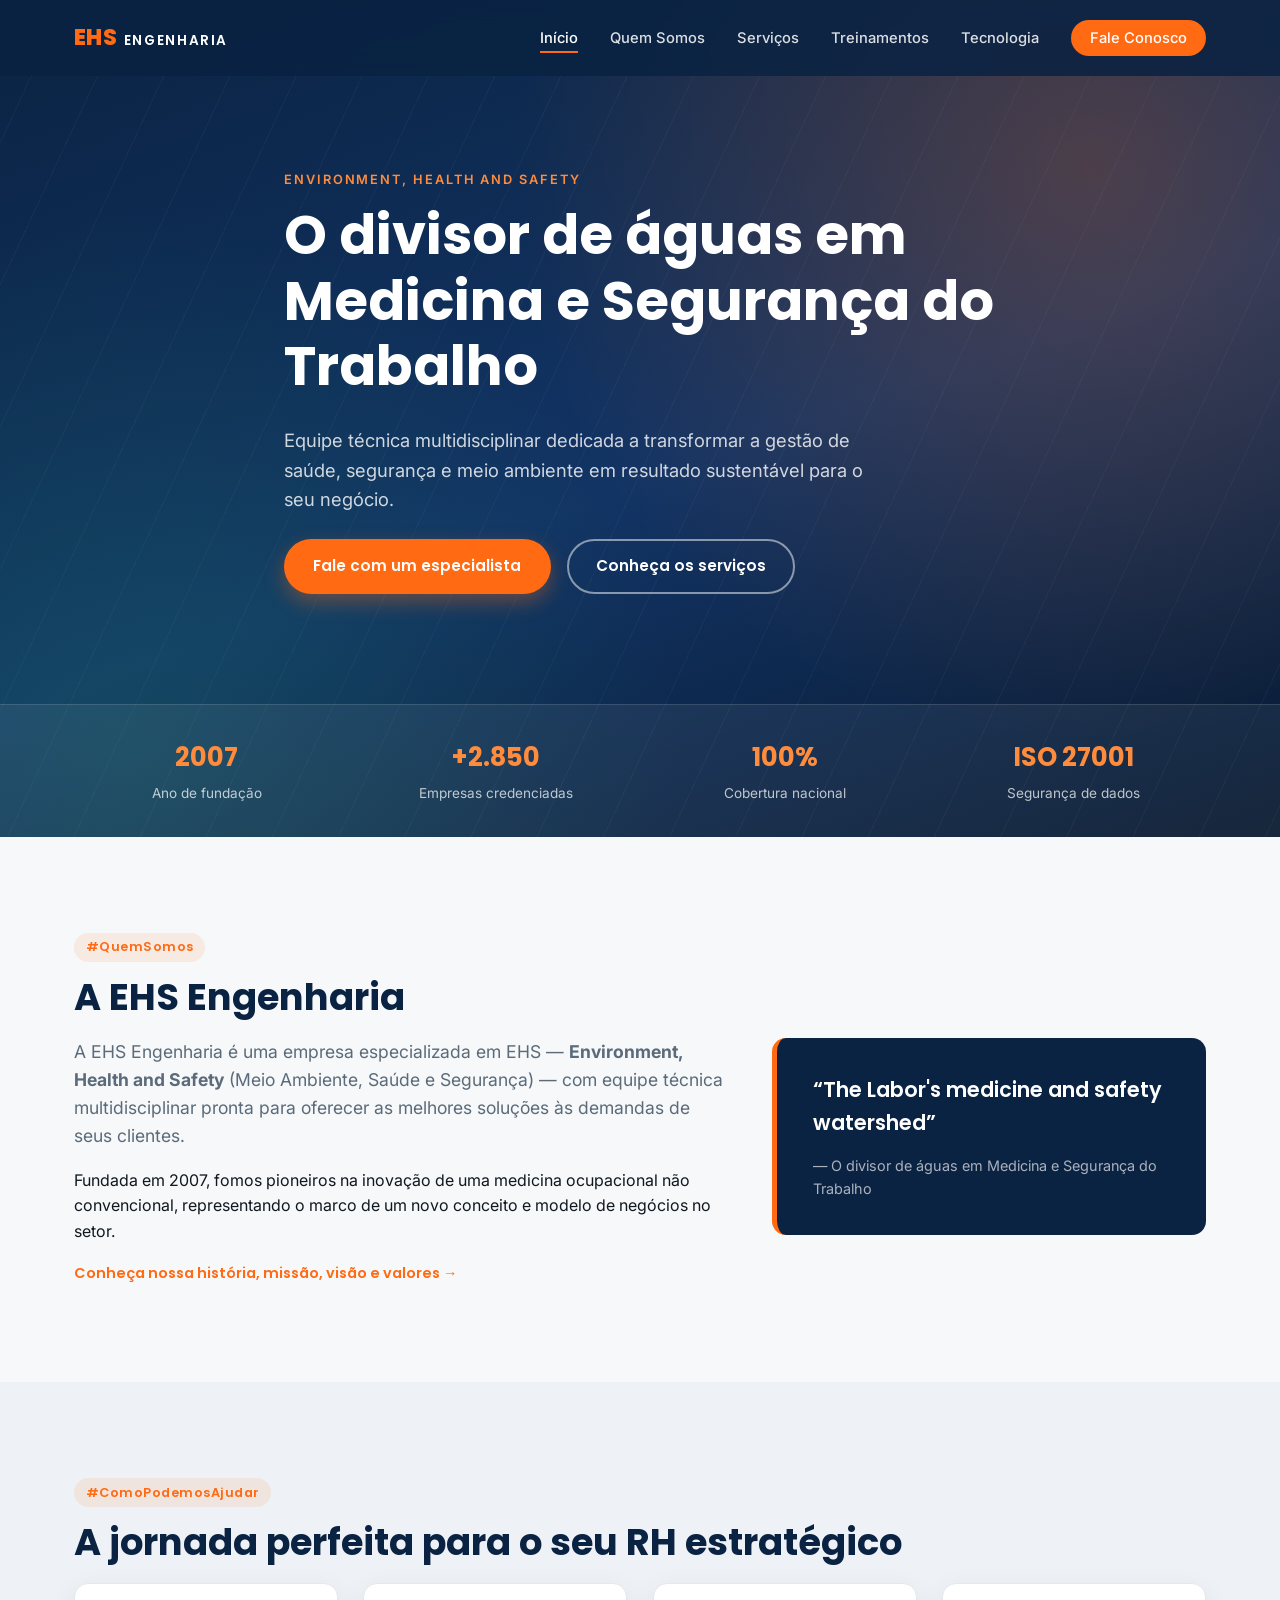
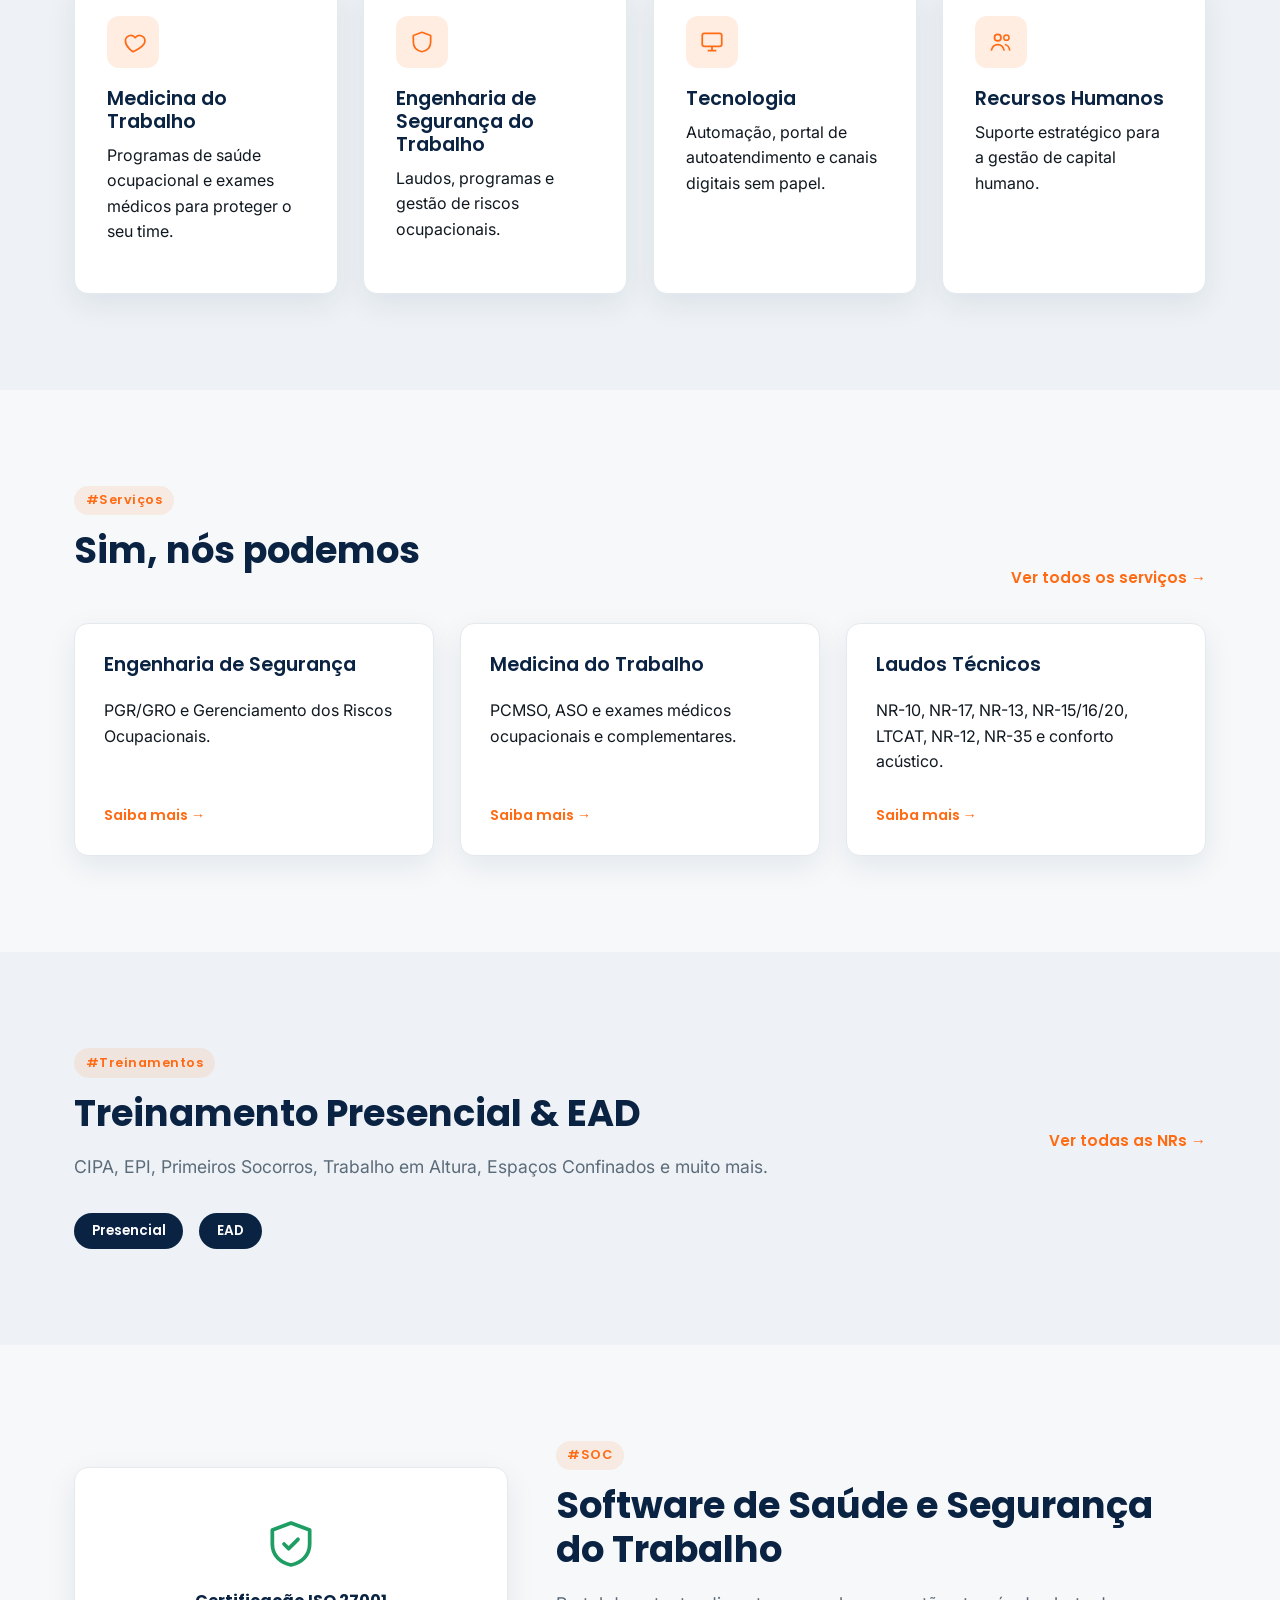
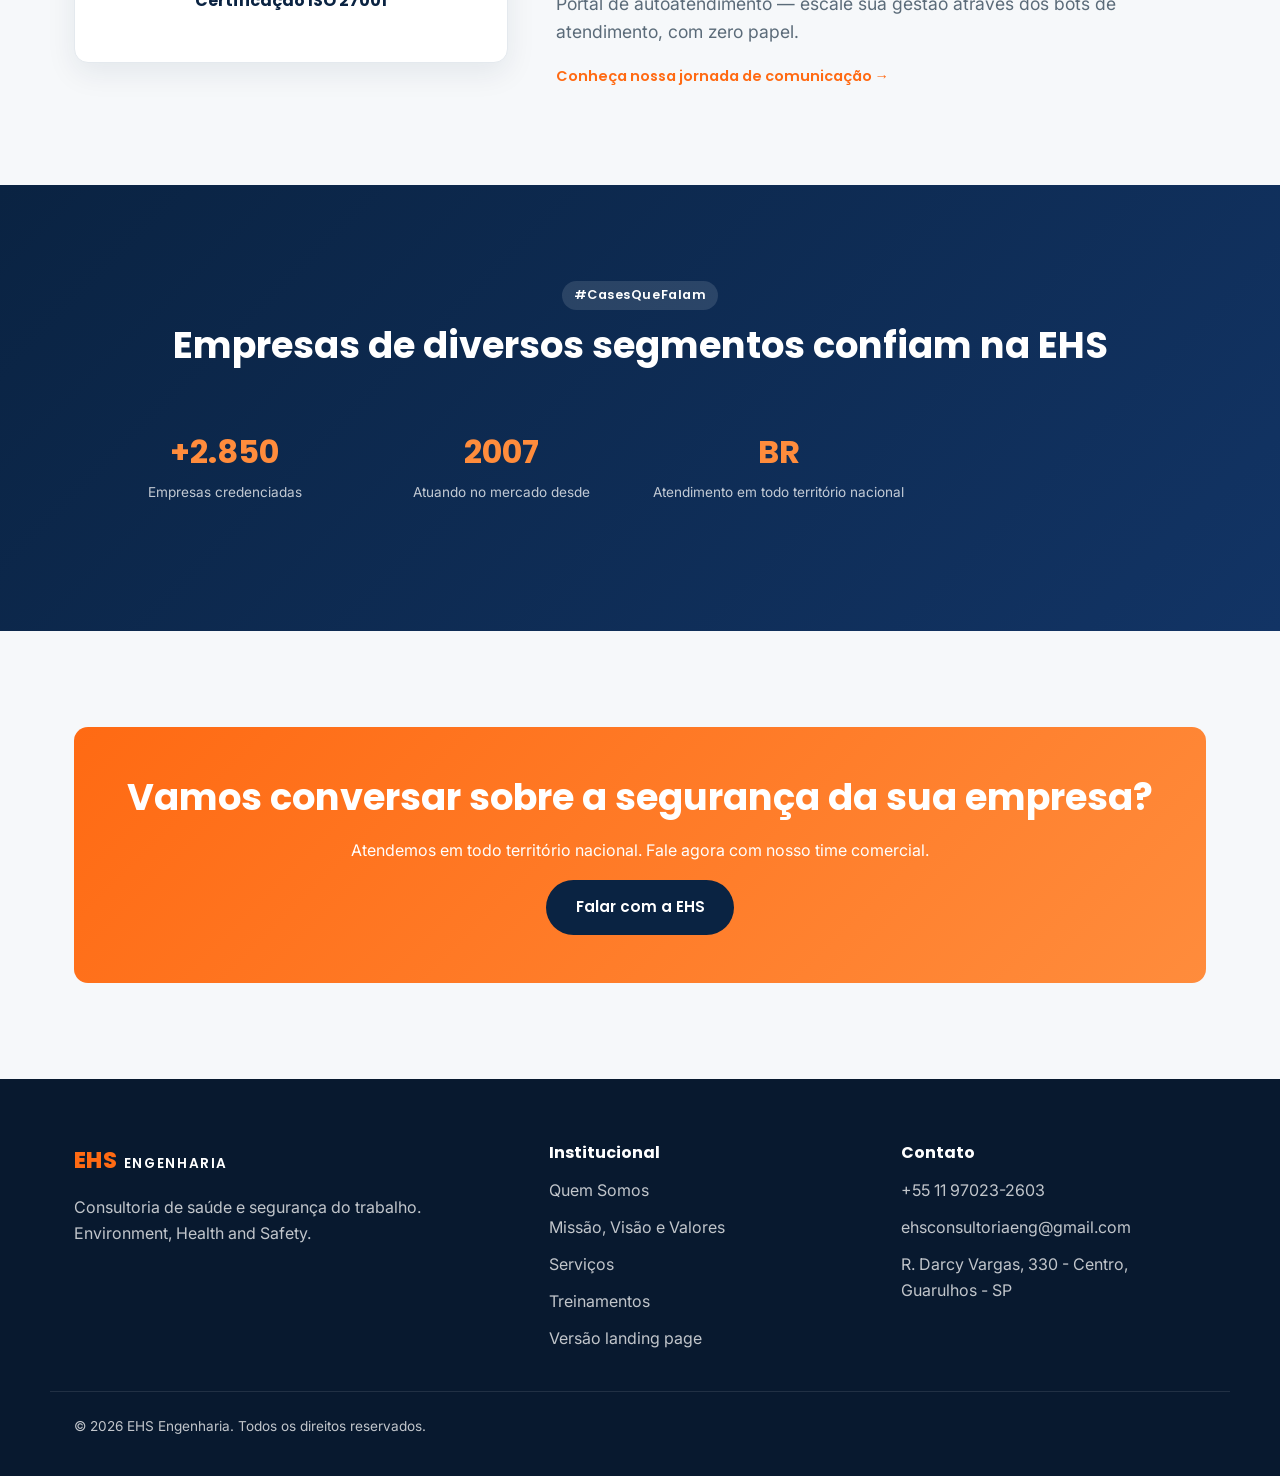
==== ehs-engenharia/index.html @ aa008b69 "Initial commit: EHS Engenharia site under /ehs-engenharia" ====
<!DOCTYPE html>
<html lang="pt-BR">

<head>
  <meta charset="UTF-8">
  <meta name="viewport" content="width=device-width, initial-scale=1.0">
  <title>EHS Engenharia | Saúde, Segurança e Meio Ambiente do Trabalho</title>
  <meta name="description"
    content="EHS Engenharia — consultoria em Environment, Health and Safety. Medicina do Trabalho, Engenharia de Segurança, eSocial, Laudos Técnicos e Treinamentos NR em todo território nacional.">
  <link rel="preconnect" href="https://fonts.googleapis.com">
  <link rel="preconnect" href="https://fonts.gstatic.com" crossorigin>
  <link
    href="https://fonts.googleapis.com/css2?family=Poppins:wght@500;600;700;800&family=Inter:wght@400;500;600;700&display=swap"
    rel="stylesheet">
  <link rel="stylesheet" href="css/style.css">
</head>

<body>

  <!-- ===== HEADER ===== -->
  <header class="site-header" id="siteHeader">
    <div class="container header-inner">
      <a href="index.html" class="logo">
        <span class="logo-mark">EHS</span>
        <span class="logo-text">ENGENHARIA</span>
      </a>

      <nav class="main-nav" id="mainNav">
        <ul>
          <li><a href="index.html" class="active">Início</a></li>
          <li><a href="sobre.html">Quem Somos</a></li>
          <li><a href="servicos.html">Serviços</a></li>
          <li><a href="treinamentos.html">Treinamentos</a></li>
          <li><a href="tecnologia.html">Tecnologia</a></li>
          <li><a href="contato.html" class="nav-cta">Fale Conosco</a></li>
        </ul>
      </nav>

      <button class="nav-toggle" id="navToggle" aria-label="Abrir menu" aria-expanded="false">
        <span></span><span></span><span></span>
      </button>
    </div>
  </header>

  <main id="topo">

    <!-- ===== HERO ===== -->
    <section class="hero">
      <div class="hero-media" aria-hidden="true">
        <!-- <img class="hero-media-item is-active" src="media/image.png" alt=""> -->
        <video class="hero-media-item" muted loop playsinline preload="auto">
          <source src="media/video.mp4" type="video/mp4">
        </video>
        <video class="hero-media-item" muted loop playsinline preload="auto">
          <source src="media/video2.mp4" type="video/mp4">
        </video>
      </div>
      <div class="hero-bg" aria-hidden="true"></div>
      <div class="container hero-inner">
        <p class="eyebrow">Environment, Health and Safety</p>
        <h1>O divisor de águas em<br> Medicina e Segurança do Trabalho</h1>
        <p class="hero-sub">Equipe técnica multidisciplinar dedicada a transformar a gestão de saúde, segurança e meio
          ambiente em resultado sustentável para o seu negócio.</p>
        <div class="hero-actions">
          <a href="contato.html" class="btn btn-primary">Fale com um especialista</a>
          <a href="servicos.html" class="btn btn-ghost">Conheça os serviços</a>
        </div>
      </div>

      <div class="hero-stats">
        <div class="container stats-grid">
          <div class="stat"><span class="stat-number">2007</span><span class="stat-label">Ano de fundação</span></div>
          <div class="stat"><span class="stat-number">+2.850</span><span class="stat-label">Empresas credenciadas</span>
          </div>
          <div class="stat"><span class="stat-number">100%</span><span class="stat-label">Cobertura nacional</span>
          </div>
          <div class="stat"><span class="stat-number">ISO 27001</span><span class="stat-label">Segurança de dados</span>
          </div>
        </div>
      </div>
    </section>

    <!-- ===== QUEM SOMOS (teaser) ===== -->
    <section class="section" id="quem-somos">
      <div class="container">
        <span class="tag">#QuemSomos</span>
        <h2>A EHS Engenharia</h2>
        <div class="two-col">
          <div>
            <p class="lead">A EHS Engenharia é uma empresa especializada em EHS — <strong>Environment, Health and
                Safety</strong> (Meio Ambiente, Saúde e Segurança) — com equipe técnica multidisciplinar pronta para
              oferecer as melhores soluções às demandas de seus clientes.</p>
            <p>Fundada em 2007, fomos pioneiros na inovação de uma medicina ocupacional não convencional, representando
              o marco de um novo conceito e modelo de negócios no setor.</p>
            <a href="sobre.html" class="teaser-link">Conheça nossa história, missão, visão e valores</a>
          </div>
          <blockquote class="pull-quote">
            “The Labor's medicine and safety watershed”
            <span>— O divisor de águas em Medicina e Segurança do Trabalho</span>
          </blockquote>
        </div>
      </div>
    </section>

    <!-- ===== COMO PODEMOS AJUDAR (4 PILARES) ===== -->
    <section class="section section-alt">
      <div class="container">
        <span class="tag">#ComoPodemosAjudar</span>
        <h2>A jornada perfeita para o seu RH estratégico</h2>
        <div class="card-grid four">
          <div class="card pillar">
            <div class="card-icon orange">
              <svg viewBox="0 0 24 24" fill="none">
                <path d="M12 21s-7-4.5-7-10a5 5 0 0 1 9-3 5 5 0 0 1 9 3c0 5.5-11 10-11 10Z" stroke="currentColor"
                  stroke-width="1.6" stroke-linejoin="round" />
              </svg>
            </div>
            <h3>Medicina do Trabalho</h3>
            <p>Programas de saúde ocupacional e exames médicos para proteger o seu time.</p>
          </div>
          <div class="card pillar">
            <div class="card-icon orange">
              <svg viewBox="0 0 24 24" fill="none">
                <path d="M12 3 4 6v6c0 5 3.5 8 8 9 4.5-1 8-4 8-9V6l-8-3Z" stroke="currentColor" stroke-width="1.6"
                  stroke-linejoin="round" />
              </svg>
            </div>
            <h3>Engenharia de Segurança do Trabalho</h3>
            <p>Laudos, programas e gestão de riscos ocupacionais.</p>
          </div>
          <div class="card pillar">
            <div class="card-icon orange">
              <svg viewBox="0 0 24 24" fill="none">
                <rect x="3" y="4" width="18" height="12" rx="2" stroke="currentColor" stroke-width="1.6" />
                <path d="M8 20h8M12 16v4" stroke="currentColor" stroke-width="1.6" />
              </svg>
            </div>
            <h3>Tecnologia</h3>
            <p>Automação, portal de autoatendimento e canais digitais sem papel.</p>
          </div>
          <div class="card pillar">
            <div class="card-icon orange">
              <svg viewBox="0 0 24 24" fill="none">
                <circle cx="9" cy="8" r="3" stroke="currentColor" stroke-width="1.6" />
                <path d="M3 20c.8-3.5 3-5.5 6-5.5s5.2 2 6 5.5" stroke="currentColor" stroke-width="1.6" />
                <circle cx="17" cy="8" r="2.4" stroke="currentColor" stroke-width="1.4" />
                <path d="M15.5 14.3c2.4.3 4 2 4.6 5.7" stroke="currentColor" stroke-width="1.4" />
              </svg>
            </div>
            <h3>Recursos Humanos</h3>
            <p>Suporte estratégico para a gestão de capital humano.</p>
          </div>
        </div>
      </div>
    </section>

    <!-- ===== SERVIÇOS (teaser) ===== -->
    <section class="section" id="servicos">
      <div class="container">
        <div class="section-head">
          <div>
            <span class="tag">#Serviços</span>
            <h2>Sim, nós podemos</h2>
          </div>
          <a href="servicos.html" class="see-all">Ver todos os serviços →</a>
        </div>
        <div class="teaser-grid">
          <div class="teaser-card">
            <h3>Engenharia de Segurança</h3>
            <p>PGR/GRO e Gerenciamento dos Riscos Ocupacionais.</p>
            <a href="servicos.html" class="teaser-link">Saiba mais</a>
          </div>
          <div class="teaser-card">
            <h3>Medicina do Trabalho</h3>
            <p>PCMSO, ASO e exames médicos ocupacionais e complementares.</p>
            <a href="servicos.html" class="teaser-link">Saiba mais</a>
          </div>
          <div class="teaser-card">
            <h3>Laudos Técnicos</h3>
            <p>NR-10, NR-17, NR-13, NR-15/16/20, LTCAT, NR-12, NR-35 e conforto acústico.</p>
            <a href="servicos.html" class="teaser-link">Saiba mais</a>
          </div>
        </div>
      </div>
    </section>

    <!-- ===== TREINAMENTOS (teaser) ===== -->
    <section class="section section-alt" id="treinamentos">
      <div class="container">
        <div class="section-head">
          <div>
            <span class="tag">#Treinamentos</span>
            <h2>Treinamento Presencial &amp; EAD</h2>
          </div>
          <a href="treinamentos.html" class="see-all">Ver todas as NRs →</a>
        </div>
        <p class="lead">CIPA, EPI, Primeiros Socorros, Trabalho em Altura, Espaços Confinados e muito mais.</p>
        <div class="badges">
          <span class="badge">Presencial</span>
          <span class="badge">EAD</span>
        </div>
      </div>
    </section>

    <!-- ===== TECNOLOGIA (teaser) ===== -->
    <section class="section tech" id="tecnologia">
      <div class="container two-col reverse">
        <div class="tech-visual">
          <div class="tech-badge">
            <svg viewBox="0 0 24 24" fill="none">
              <path d="M12 3 4 6v6c0 5 3.5 8 8 9 4.5-1 8-4 8-9V6l-8-3Z" stroke="currentColor" stroke-width="1.6"
                stroke-linejoin="round" />
              <path d="m9 12 2 2 4-4" stroke="currentColor" stroke-width="1.6" stroke-linejoin="round"
                stroke-linecap="round" />
            </svg>
            <span>Certificação ISO 27001</span>
          </div>
        </div>
        <div>
          <span class="tag">#SOC</span>
          <h2>Software de Saúde e Segurança do Trabalho</h2>
          <p class="lead">Portal de autoatendimento — escale sua gestão através dos bots de atendimento, com zero papel.
          </p>
          <a href="tecnologia.html" class="teaser-link">Conheça nossa jornada de comunicação</a>
        </div>
      </div>
    </section>

    <!-- ===== CONFIANÇA / CASES ===== -->
    <section class="section trust">
      <div class="container">
        <span class="tag tag-light">#CasesQueFalam</span>
        <h2 class="light">Empresas de diversos segmentos confiam na EHS</h2>
        <div class="stats-grid trust-stats">
          <div class="stat"><span class="stat-number">+2.850</span><span class="stat-label">Empresas credenciadas</span>
          </div>
          <div class="stat"><span class="stat-number">2007</span><span class="stat-label">Atuando no mercado
              desde</span></div>
          <div class="stat"><span class="stat-number">BR</span><span class="stat-label">Atendimento em todo território
              nacional</span></div>
        </div>
      </div>
    </section>

    <!-- ===== CTA ===== -->
    <section class="section">
      <div class="container">
        <div class="cta-banner">
          <h2>Vamos conversar sobre a segurança da sua empresa?</h2>
          <p>Atendemos em todo território nacional. Fale agora com nosso time comercial.</p>
          <a href="contato.html" class="btn btn-primary">Falar com a EHS</a>
        </div>
      </div>
    </section>

  </main>

  <!-- ===== FOOTER ===== -->
  <footer class="site-footer">
    <div class="container footer-grid">
      <div>
        <a href="index.html" class="logo footer-logo">
          <span class="logo-mark">EHS</span>
          <span class="logo-text">ENGENHARIA</span>
        </a>
        <p>Consultoria de saúde e segurança do trabalho. Environment, Health and Safety.</p>
      </div>
      <div>
        <h4>Institucional</h4>
        <ul>
          <li><a href="sobre.html">Quem Somos</a></li>
          <li><a href="sobre.html#missao">Missão, Visão e Valores</a></li>
          <li><a href="servicos.html">Serviços</a></li>
          <li><a href="treinamentos.html">Treinamentos</a></li>
          <li><a href="landingpage.html">Versão landing page</a></li>
        </ul>
      </div>
      <div>
        <h4>Contato</h4>
        <ul>
          <li><a href="https://wa.me/5511970232603" target="_blank" rel="noopener">+55 11 97023-2603</a></li>
          <li><a href="mailto:ehsconsultoriaeng@gmail.com">ehsconsultoriaeng@gmail.com</a></li>
          <li>R. Darcy Vargas, 330 - Centro, Guarulhos - SP</li>
        </ul>
      </div>
    </div>
    <div class="container footer-bottom">
      <p>&copy; <span id="year"></span> EHS Engenharia. Todos os direitos reservados.</p>
    </div>
  </footer>

  <script src="js/script.js"></script>
</body>

</html>
---- ehs-engenharia/css/style.css ----
:root {
  --navy: #0A2342;
  --navy-2: #123465;
  --navy-3: #08192f;
  --orange: #FF6A13;
  --orange-2: #FF8C3C;
  --green: #1E9E62;
  --bg: #F6F8FA;
  --white: #FFFFFF;
  --text: #101820;
  --muted: #5B6B79;
  --border: #E4E9EE;
  --radius: 14px;
  --shadow: 0 10px 30px rgba(10, 35, 66, .08);
  --font-head: 'Poppins', sans-serif;
  --font-body: 'Inter', sans-serif;
}

*,
*::before,
*::after {
  box-sizing: border-box;
}

html {
  scroll-behavior: smooth;
}

body {
  margin: 0;
  font-family: var(--font-body);
  color: var(--text);
  background: var(--bg);
  line-height: 1.6;
  -webkit-font-smoothing: antialiased;
}

h1,
h2,
h3,
h4 {
  font-family: var(--font-head);
  line-height: 1.2;
  margin: 0 0 .5em;
  color: var(--navy);
}

h1 {
  font-size: clamp(2.1rem, 4.5vw, 3.4rem);
  font-weight: 700;
}

h2 {
  font-size: clamp(1.6rem, 3vw, 2.3rem);
  font-weight: 700;
}

h3 {
  font-size: 1.2rem;
  font-weight: 600;
}

p {
  margin: 0 0 1em;
}

a {
  color: inherit;
  text-decoration: none;
}

ul {
  margin: 0;
  padding: 0;
  list-style: none;
}

img {
  max-width: 100%;
  display: block;
}

.container {
  width: 100%;
  max-width: 1180px;
  margin: 0 auto;
  padding: 0 24px;
}

.tag {
  display: inline-block;
  font-family: var(--font-head);
  font-weight: 600;
  font-size: .8rem;
  letter-spacing: .04em;
  color: var(--orange);
  background: rgba(255, 106, 19, .1);
  padding: .35em .9em;
  border-radius: 999px;
  margin-bottom: 1em;
}

.tag-light {
  background: rgba(255, 255, 255, .12);
  color: #fff;
}

.lead {
  font-size: 1.1rem;
  color: var(--muted);
}

.light-sub {
  color: rgba(255, 255, 255, .78);
}

.light {
  color: #fff;
}

/* ===== BUTTONS ===== */
.btn {
  display: inline-block;
  padding: .9em 1.8em;
  border-radius: 999px;
  font-weight: 600;
  font-family: var(--font-head);
  font-size: .95rem;
  transition: transform .2s ease, box-shadow .2s ease, background .2s ease;
  border: 2px solid transparent;
  cursor: pointer;
}

.btn-primary {
  background: var(--orange);
  color: #fff;
  box-shadow: 0 8px 20px rgba(255, 106, 19, .35);
}

.btn-primary:hover {
  transform: translateY(-2px);
  box-shadow: 0 12px 26px rgba(255, 106, 19, .45);
}

.btn-ghost {
  border-color: rgba(255, 255, 255, .5);
  color: #fff;
}

.btn-ghost:hover {
  background: rgba(255, 255, 255, .12);
}

.btn-block {
  width: 100%;
  text-align: center;
  border: none;
}

/* ===== HEADER ===== */
.site-header {
  position: fixed;
  top: 0;
  left: 0;
  right: 0;
  z-index: 100;
  background: rgba(10, 35, 66, .85);
  backdrop-filter: blur(10px);
  transition: background .3s ease;
}

.header-inner {
  display: flex;
  align-items: center;
  justify-content: space-between;
  height: 76px;
}

.logo {
  display: flex;
  align-items: baseline;
  gap: .4em;
  font-family: var(--font-head);
}

.logo-mark {
  color: var(--orange);
  font-weight: 800;
  font-size: 1.4rem;
  letter-spacing: .02em;
}

.logo-text {
  color: #fff;
  font-weight: 600;
  font-size: .85rem;
  letter-spacing: .12em;
}

.main-nav ul {
  display: flex;
  align-items: center;
  gap: 2rem;
}

.main-nav a {
  color: rgba(255, 255, 255, .85);
  font-weight: 500;
  font-size: .92rem;
  transition: color .2s;
}

.main-nav a:hover {
  color: #fff;
}

.nav-cta {
  background: var(--orange);
  color: #fff !important;
  padding: .6em 1.3em;
  border-radius: 999px;
}

.nav-cta:hover {
  background: var(--orange-2);
}

.nav-toggle {
  display: none;
  flex-direction: column;
  gap: 5px;
  background: none;
  border: none;
  cursor: pointer;
  padding: 8px;
}

.nav-toggle span {
  width: 24px;
  height: 2px;
  background: #fff;
  border-radius: 2px;
}

/* ===== HERO ===== */
.hero {
  position: relative;
  padding: 170px 0 0;
  background: linear-gradient(160deg, var(--navy) 0%, var(--navy-2) 55%, var(--navy-3) 100%);
  color: #fff;
  overflow: hidden;
}

.hero-media {
  position: absolute;
  inset: 0;
  overflow: hidden;
  opacity: 0.3;
}

.hero-media-item {
  position: absolute;
  inset: 0;
  width: 100%;
  height: 100%;
  object-fit: cover;
  opacity: 0;
  transition: opacity 1s ease;
}

.hero-media-item.is-active {
  opacity: .5;
}

.hero-bg {
  position: absolute;
  inset: 0;
  background-image:
    radial-gradient(circle at 85% 20%, rgba(255, 106, 19, .25), transparent 45%),
    radial-gradient(circle at 10% 90%, rgba(30, 158, 98, .2), transparent 40%),
    repeating-linear-gradient(115deg, rgba(255, 255, 255, .035) 0px, rgba(255, 255, 255, .035) 1px, transparent 1px, transparent 60px);
  pointer-events: none;
}

.hero-inner {
  position: relative;
  max-width: 760px;
  padding-bottom: 110px;
}

.hero-inner .eyebrow {
  text-transform: uppercase;
  letter-spacing: .15em;
  font-size: .8rem;
  color: var(--orange-2);
  font-weight: 600;
  margin-bottom: 1em;
}

.hero h1 {
  color: #fff;
}

.hero-sub {
  font-size: 1.15rem;
  color: rgba(255, 255, 255, .8);
  max-width: 600px;
}

.hero-actions {
  display: flex;
  gap: 1rem;
  flex-wrap: wrap;
  margin-top: 1.5rem;
}

.hero-stats {
  position: relative;
  background: rgba(255, 255, 255, .06);
  border-top: 1px solid rgba(255, 255, 255, .12);
}

.stats-grid {
  display: grid;
  grid-template-columns: repeat(4, 1fr);
  gap: 1.5rem;
  padding: 2rem 24px;
}

.stat {
  text-align: center;
  display: flex;
  flex-direction: column;
  gap: .3rem;
}

.stat-number {
  font-family: var(--font-head);
  font-size: 1.6rem;
  font-weight: 700;
  color: var(--orange-2);
}

.stat-label {
  font-size: .85rem;
  color: rgba(255, 255, 255, .72);
}

/* ===== SECTIONS ===== */
.section {
  padding: 6rem 0;
}

.section-alt {
  background: #EEF2F6;
}

.two-col {
  display: grid;
  grid-template-columns: 1.2fr .8fr;
  gap: 3rem;
  align-items: start;
}

.two-col.reverse {
  grid-template-columns: .8fr 1.2fr;
  align-items: center;
}

.pull-quote {
  background: var(--navy);
  color: #fff;
  padding: 2.2rem;
  border-radius: var(--radius);
  font-family: var(--font-head);
  font-size: 1.3rem;
  font-weight: 600;
  border-left: 5px solid var(--orange);
  margin: 0;
}

.pull-quote span {
  display: block;
  font-family: var(--font-body);
  font-weight: 400;
  font-size: .9rem;
  color: rgba(255, 255, 255, .65);
  margin-top: 1em;
}

/* ===== CARDS ===== */
.card-grid {
  display: grid;
  gap: 1.6rem;
}

.card-grid.three {
  grid-template-columns: repeat(3, 1fr);
}

.card-grid.four {
  grid-template-columns: repeat(4, 1fr);
}

.card {
  background: #fff;
  border: 1px solid var(--border);
  border-radius: var(--radius);
  padding: 2rem;
  box-shadow: var(--shadow);
  transition: transform .25s ease, box-shadow .25s ease;
}

.card:hover {
  transform: translateY(-4px);
  box-shadow: 0 16px 36px rgba(10, 35, 66, .12);
}

.card-icon {
  width: 52px;
  height: 52px;
  border-radius: 12px;
  background: rgba(10, 35, 66, .08);
  color: var(--navy);
  display: flex;
  align-items: center;
  justify-content: center;
  margin-bottom: 1.2rem;
}

.card-icon svg {
  width: 26px;
  height: 26px;
}

.card-icon.orange {
  background: rgba(255, 106, 19, .12);
  color: var(--orange);
}

/* ===== DNA ===== */
.dna {
  background: linear-gradient(135deg, var(--navy-3), var(--navy));
  text-align: center;
}

.dna-flow {
  display: flex;
  align-items: center;
  justify-content: center;
  gap: 1rem;
  flex-wrap: wrap;
  margin-top: 3rem;
}

.dna-node {
  display: flex;
  flex-direction: column;
  align-items: center;
  gap: .8rem;
  color: #fff;
  font-family: var(--font-head);
  font-weight: 600;
}

.dna-icon {
  width: 64px;
  height: 64px;
  border-radius: 50%;
  background: rgba(255, 255, 255, .08);
  border: 1px solid rgba(255, 255, 255, .2);
  display: flex;
  align-items: center;
  justify-content: center;
}

.dna-icon svg {
  width: 28px;
  height: 28px;
  color: var(--orange-2);
}

.dna-line {
  width: 60px;
  height: 2px;
  background: rgba(255, 255, 255, .25);
}

/* ===== JOURNEY ===== */
.journey {
  display: flex;
  align-items: center;
  gap: 1.2rem;
  flex-wrap: wrap;
  margin-top: 2.5rem;
}

.journey-step {
  background: #fff;
  border: 1px solid var(--border);
  border-radius: var(--radius);
  padding: 1.4rem 1.8rem;
  box-shadow: var(--shadow);
  min-width: 150px;
}

.journey-index {
  display: block;
  font-size: .75rem;
  text-transform: uppercase;
  letter-spacing: .08em;
  color: var(--orange);
  font-weight: 700;
  margin-bottom: .4em;
}

.journey-step h4 {
  margin: 0;
  font-family: var(--font-head);
  font-size: 1.05rem;
}

.journey-arrow {
  font-size: 1.6rem;
  color: var(--muted);
}

/* ===== TECH ===== */
.tech-visual {
  display: flex;
  align-items: center;
  justify-content: center;
}

.tech-badge {
  background: #fff;
  border: 1px solid var(--border);
  border-radius: var(--radius);
  padding: 3rem 2rem;
  box-shadow: var(--shadow);
  display: flex;
  flex-direction: column;
  align-items: center;
  gap: 1rem;
  text-align: center;
  color: var(--navy);
  font-family: var(--font-head);
  font-weight: 700;
  width: 100%;
}

.tech-badge svg {
  width: 56px;
  height: 56px;
  color: var(--green);
}

/* ===== SERVICES ===== */
.service-block {
  border-top: 1px solid var(--border);
  padding: 2rem 0;
}

.service-block:first-of-type {
  border-top: none;
}

.service-block h3 {
  color: var(--navy);
}

.check-list {
  display: grid;
  gap: .8rem;
  margin-top: 1rem;
}

.check-list li {
  position: relative;
  padding-left: 1.6rem;
  color: var(--text);
}

.check-list li::before {
  content: "";
  position: absolute;
  left: 0;
  top: .5em;
  width: 8px;
  height: 8px;
  border-radius: 50%;
  background: var(--orange);
}

/* ===== TRAININGS ===== */
.nr-grid {
  display: grid;
  grid-template-columns: repeat(auto-fit, minmax(230px, 1fr));
  gap: 1rem;
  margin-top: 2rem;
}

.nr-item {
  background: #fff;
  border: 1px solid var(--border);
  border-radius: 12px;
  padding: 1.2rem 1.4rem;
  display: flex;
  flex-direction: column;
  gap: .3rem;
}

.nr-item strong {
  color: var(--orange);
  font-family: var(--font-head);
}

.nr-item span {
  color: var(--muted);
  font-size: .9rem;
}

.badges {
  display: flex;
  gap: 1rem;
  margin-top: 2rem;
}

.badge {
  background: var(--navy);
  color: #fff;
  font-family: var(--font-head);
  font-weight: 600;
  font-size: .85rem;
  padding: .5em 1.3em;
  border-radius: 999px;
}

/* ===== TRUST ===== */
.trust {
  background: linear-gradient(135deg, var(--navy), var(--navy-2));
  text-align: center;
}

.trust-stats {
  padding-top: 2.5rem;
}

.trust .stat-number {
  color: var(--orange-2);
  font-size: 2rem;
}

.trust .stat-label {
  color: rgba(255, 255, 255, .75);
}

/* ===== CONTACT ===== */
.contact-grid {
  align-items: stretch;
}

.contact-list {
  display: grid;
  gap: 1.4rem;
  margin-bottom: 2rem;
}

.contact-list li {
  display: flex;
  flex-direction: column;
  gap: .2rem;
}

.contact-label {
  font-size: .75rem;
  text-transform: uppercase;
  letter-spacing: .08em;
  color: var(--orange);
  font-weight: 700;
}

.contact-list a {
  color: var(--navy);
  font-weight: 600;
}

.contact-list a:hover {
  color: var(--orange);
}

.contact-form {
  background: #fff;
  border: 1px solid var(--border);
  border-radius: var(--radius);
  padding: 2rem;
  box-shadow: var(--shadow);
  display: flex;
  flex-direction: column;
  gap: 1rem;
}

.contact-form label {
  display: flex;
  flex-direction: column;
  gap: .4rem;
  font-size: .85rem;
  font-weight: 600;
  color: var(--navy);
}

.contact-form input,
.contact-form textarea {
  font-family: var(--font-body);
  font-size: 1rem;
  padding: .8em 1em;
  border: 1px solid var(--border);
  border-radius: 8px;
  background: var(--bg);
  color: var(--text);
  resize: vertical;
}

.contact-form input:focus,
.contact-form textarea:focus {
  outline: 2px solid var(--orange);
  outline-offset: 1px;
}

.form-note {
  font-size: .85rem;
  color: var(--green);
  min-height: 1.2em;
  margin: 0;
}

.map-wrap {
  margin-top: 3rem;
  border-radius: var(--radius);
  overflow: hidden;
  box-shadow: var(--shadow);
  border: 1px solid var(--border);
}

.map-wrap iframe {
  width: 100%;
  height: 340px;
  border: 0;
  display: block;
}

/* ===== FOOTER ===== */
.site-footer {
  background: var(--navy-3);
  color: rgba(255, 255, 255, .75);
  padding: 4rem 0 1.5rem;
}

.footer-grid {
  display: grid;
  grid-template-columns: 1.4fr 1fr 1fr;
  gap: 3rem;
  padding-bottom: 2.5rem;
}

.footer-logo {
  margin-bottom: 1rem;
}

.footer-grid h4 {
  color: #fff;
  font-size: 1rem;
  margin-bottom: 1rem;
}

.footer-grid ul {
  display: grid;
  gap: .7rem;
}

.footer-grid a:hover {
  color: #fff;
}

.footer-bottom {
  border-top: 1px solid rgba(255, 255, 255, .1);
  padding-top: 1.5rem;
  font-size: .85rem;
}

/* ===== NAV ACTIVE ===== */
.main-nav a.active {
  color: #fff;
  position: relative;
}

.main-nav a.active::after {
  content: "";
  position: absolute;
  left: 0;
  right: 0;
  bottom: -6px;
  height: 2px;
  background: var(--orange);
}

.main-nav a.nav-cta.active::after {
  display: none;
}

/* ===== PAGE HERO (subpáginas) ===== */
.page-hero {
  position: relative;
  padding: 150px 0 4rem;
  background: linear-gradient(150deg, var(--navy) 0%, var(--navy-2) 60%, var(--navy-3) 100%);
  color: #fff;
  overflow: hidden;
}

.page-hero::before {
  content: "";
  position: absolute;
  inset: 0;
  background-image: radial-gradient(circle at 90% 10%, rgba(255, 106, 19, .22), transparent 45%);
  pointer-events: none;
}

.breadcrumb {
  position: relative;
  display: flex;
  gap: .5em;
  align-items: center;
  font-size: .85rem;
  color: rgba(255, 255, 255, .6);
  margin-bottom: 1rem;
}

.breadcrumb a {
  color: rgba(255, 255, 255, .8);
}

.breadcrumb a:hover {
  color: #fff;
}

.page-hero h1 {
  position: relative;
  color: #fff;
  margin-bottom: .4em;
}

.page-hero p {
  position: relative;
  max-width: 640px;
  color: rgba(255, 255, 255, .78);
  font-size: 1.05rem;
}

/* ===== TEASER GRID (home) ===== */
.teaser-grid {
  display: grid;
  grid-template-columns: repeat(3, 1fr);
  gap: 1.6rem;
  margin-top: 2rem;
}

.teaser-card {
  background: #fff;
  border: 1px solid var(--border);
  border-radius: var(--radius);
  padding: 1.8rem;
  box-shadow: var(--shadow);
  display: flex;
  flex-direction: column;
  gap: .8rem;
  transition: transform .25s ease, box-shadow .25s ease;
}

.teaser-card:hover {
  transform: translateY(-4px);
  box-shadow: 0 16px 36px rgba(10, 35, 66, .12);
}

.teaser-link {
  font-family: var(--font-head);
  font-weight: 600;
  color: var(--orange);
  font-size: .9rem;
  margin-top: auto;
}

.teaser-link::after {
  content: " →";
}

.section-head {
  display: flex;
  align-items: flex-end;
  justify-content: space-between;
  gap: 1rem;
  flex-wrap: wrap;
}

.section-head .see-all {
  font-family: var(--font-head);
  font-weight: 600;
  color: var(--orange);
  font-size: .95rem;
  white-space: nowrap;
}

/* ===== CTA BANNER ===== */
.cta-banner {
  background: linear-gradient(135deg, var(--orange), var(--orange-2));
  border-radius: var(--radius);
  padding: 3rem;
  text-align: center;
  color: #fff;
}

.cta-banner h2 {
  color: #fff;
}

.cta-banner .btn-primary {
  background: var(--navy);
  box-shadow: none;
}

.cta-banner .btn-primary:hover {
  background: var(--navy-2);
}

/* ===== RESPONSIVE ===== */
@media(max-width:900px) {

  .card-grid.three,
  .card-grid.four {
    grid-template-columns: repeat(2, 1fr);
  }

  .two-col,
  .two-col.reverse {
    grid-template-columns: 1fr;
  }

  .footer-grid {
    grid-template-columns: 1fr 1fr;
  }

  .teaser-grid {
    grid-template-columns: 1fr;
  }
}

@media(max-width:760px) {
  .main-nav {
    position: fixed;
    top: 76px;
    left: 0;
    right: 0;
    background: var(--navy-3);
    max-height: 0;
    overflow: hidden;
    transition: max-height .3s ease;
  }

  .main-nav.open {
    max-height: 400px;
  }

  .main-nav ul {
    flex-direction: column;
    align-items: flex-start;
    gap: 0;
    padding: 1rem 24px 1.5rem;
  }

  .main-nav li {
    width: 100%;
    padding: .7rem 0;
    border-bottom: 1px solid rgba(255, 255, 255, .08);
  }

  .nav-cta {
    display: inline-block;
    margin-top: .7rem;
  }

  .nav-toggle {
    display: flex;
  }

  .stats-grid {
    grid-template-columns: repeat(2, 1fr);
  }

  .card-grid.three,
  .card-grid.four {
    grid-template-columns: 1fr;
  }

  .footer-grid {
    grid-template-columns: 1fr;
  }

  .journey {
    flex-direction: column;
    align-items: stretch;
  }

  .journey-arrow {
    transform: rotate(90deg);
    text-align: center;
  }
}
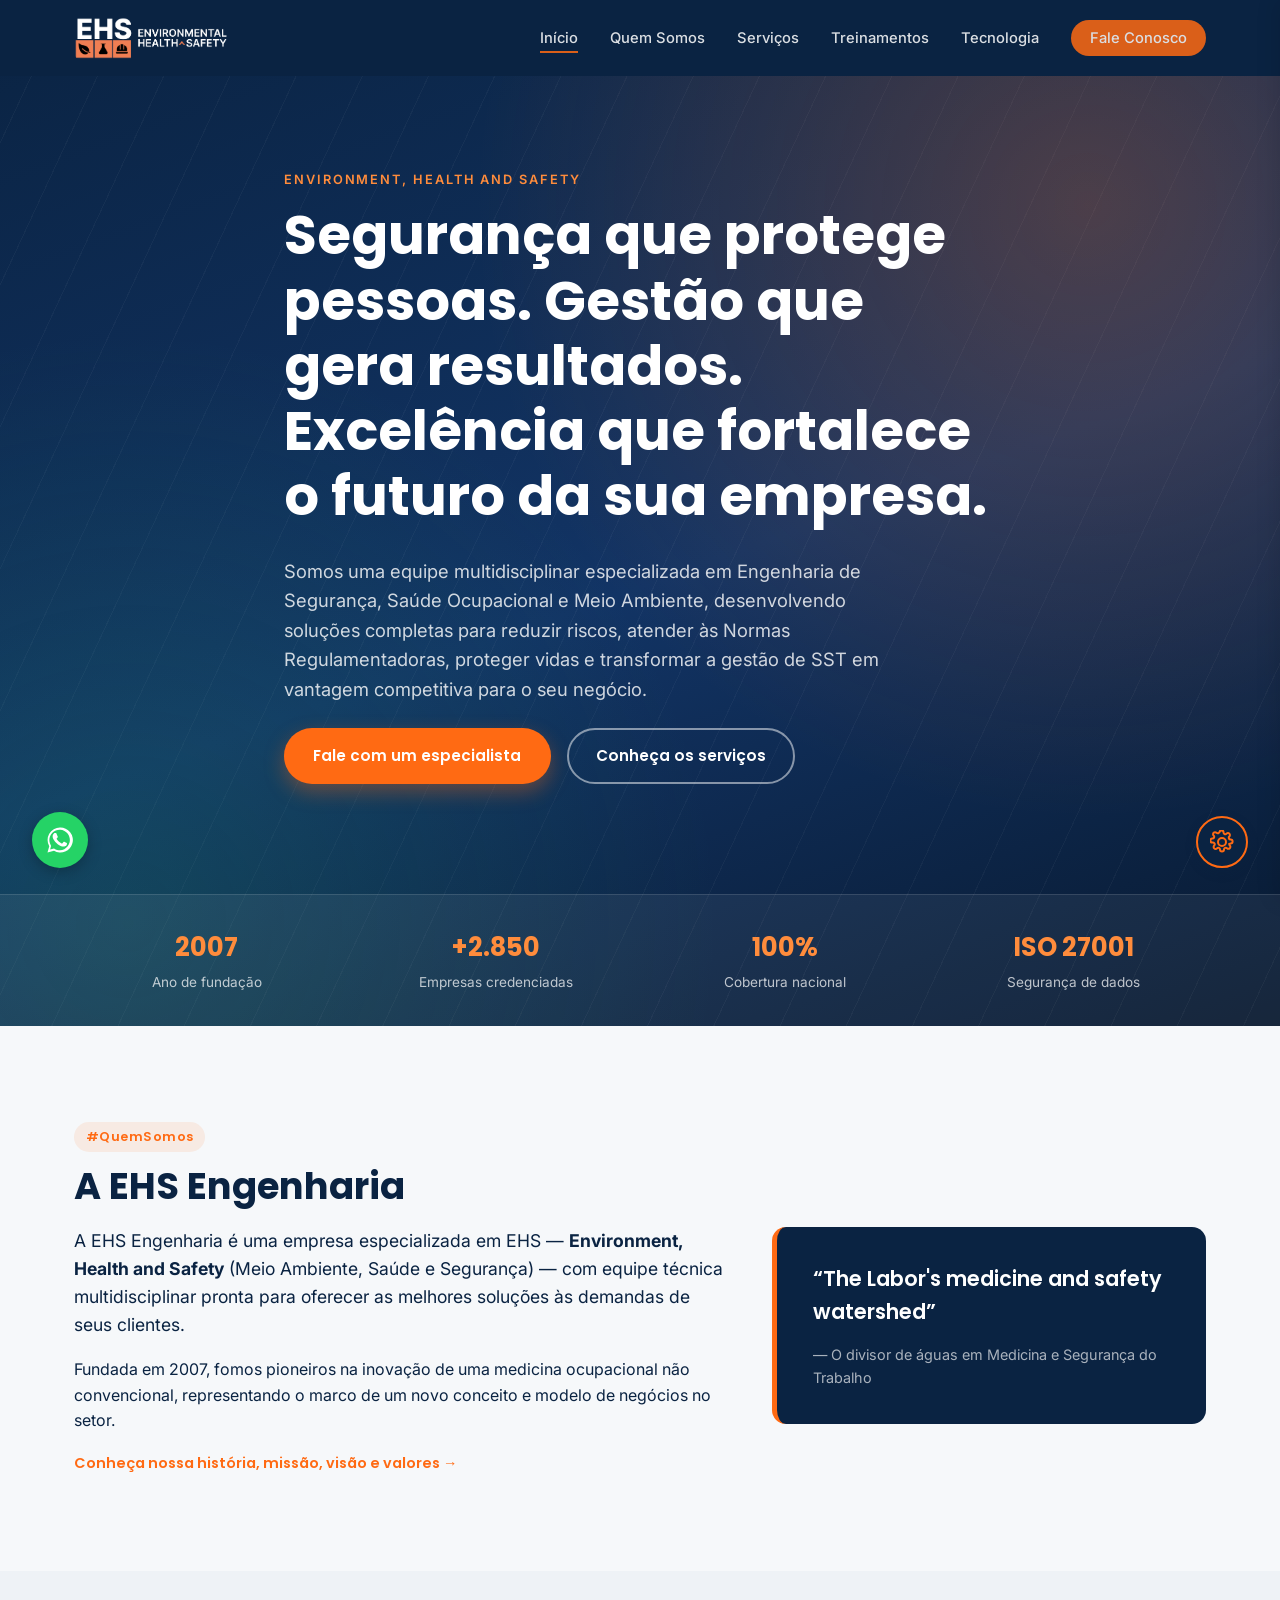
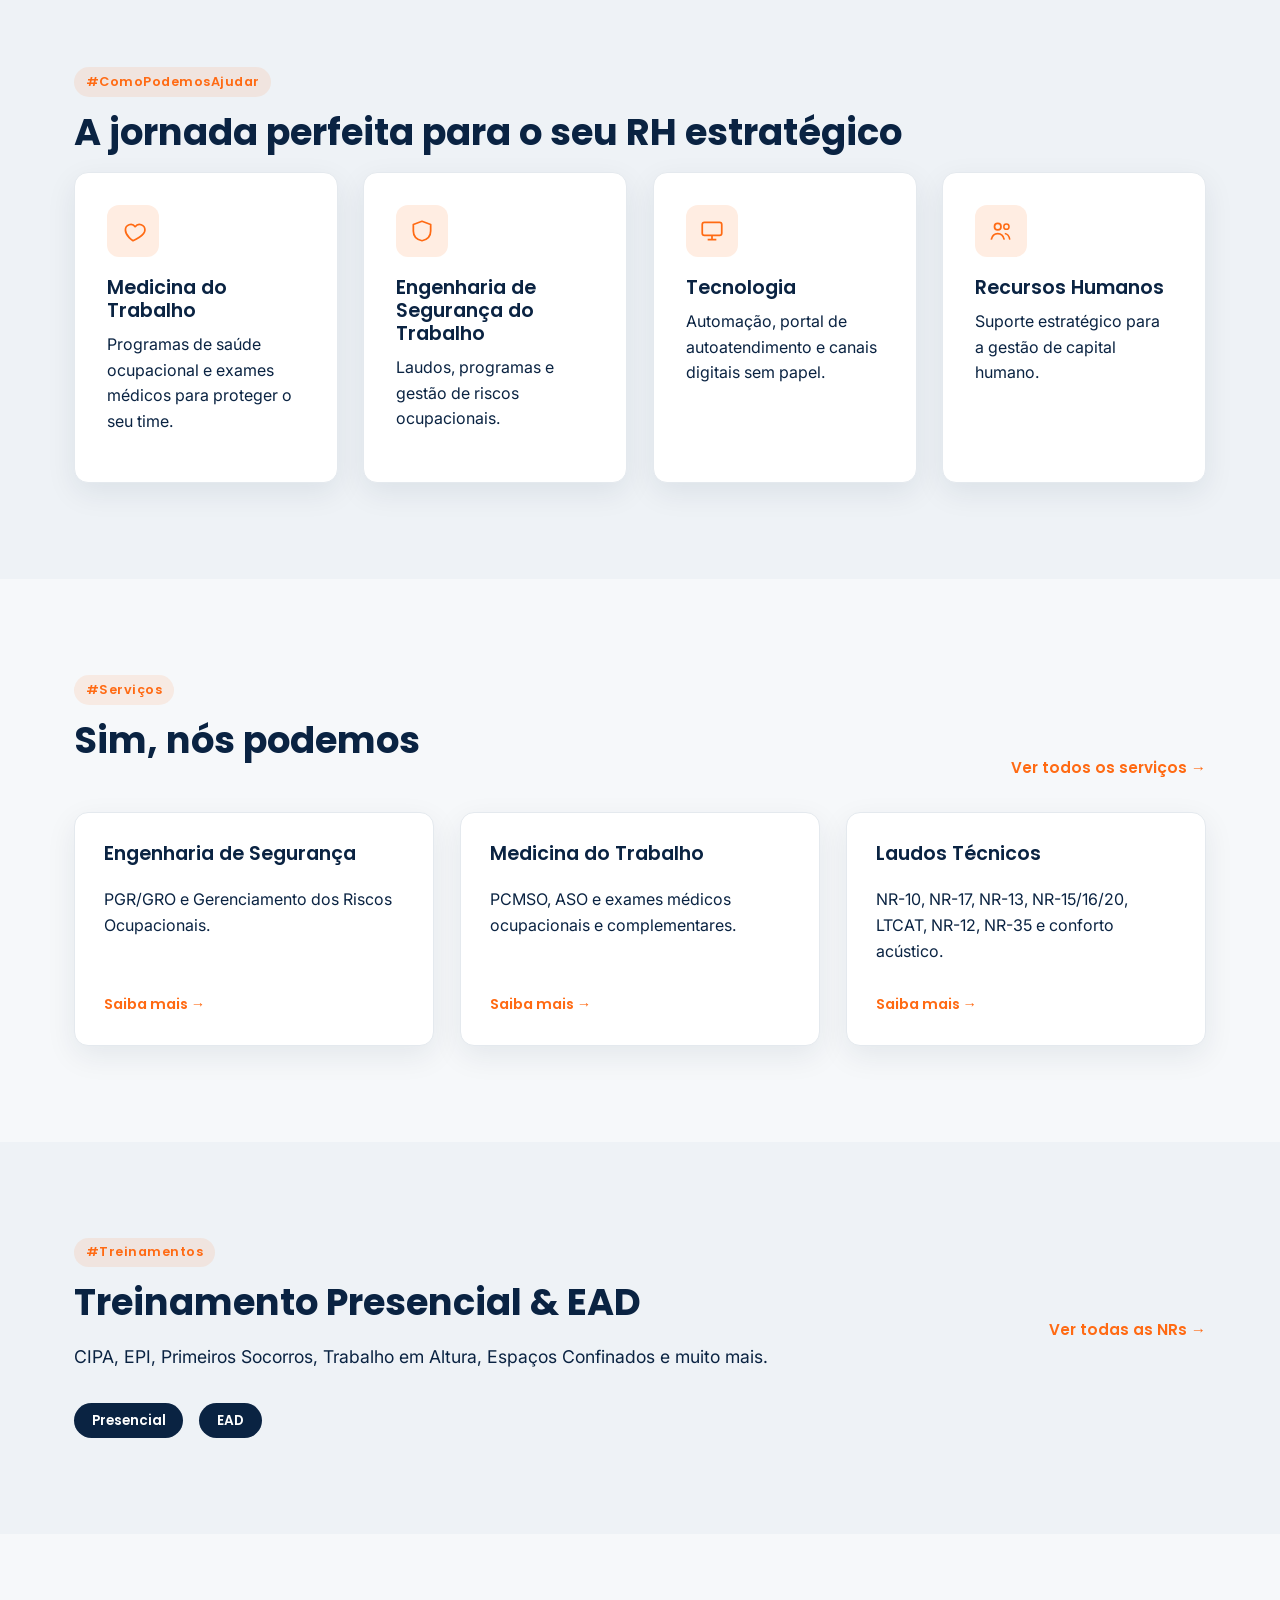
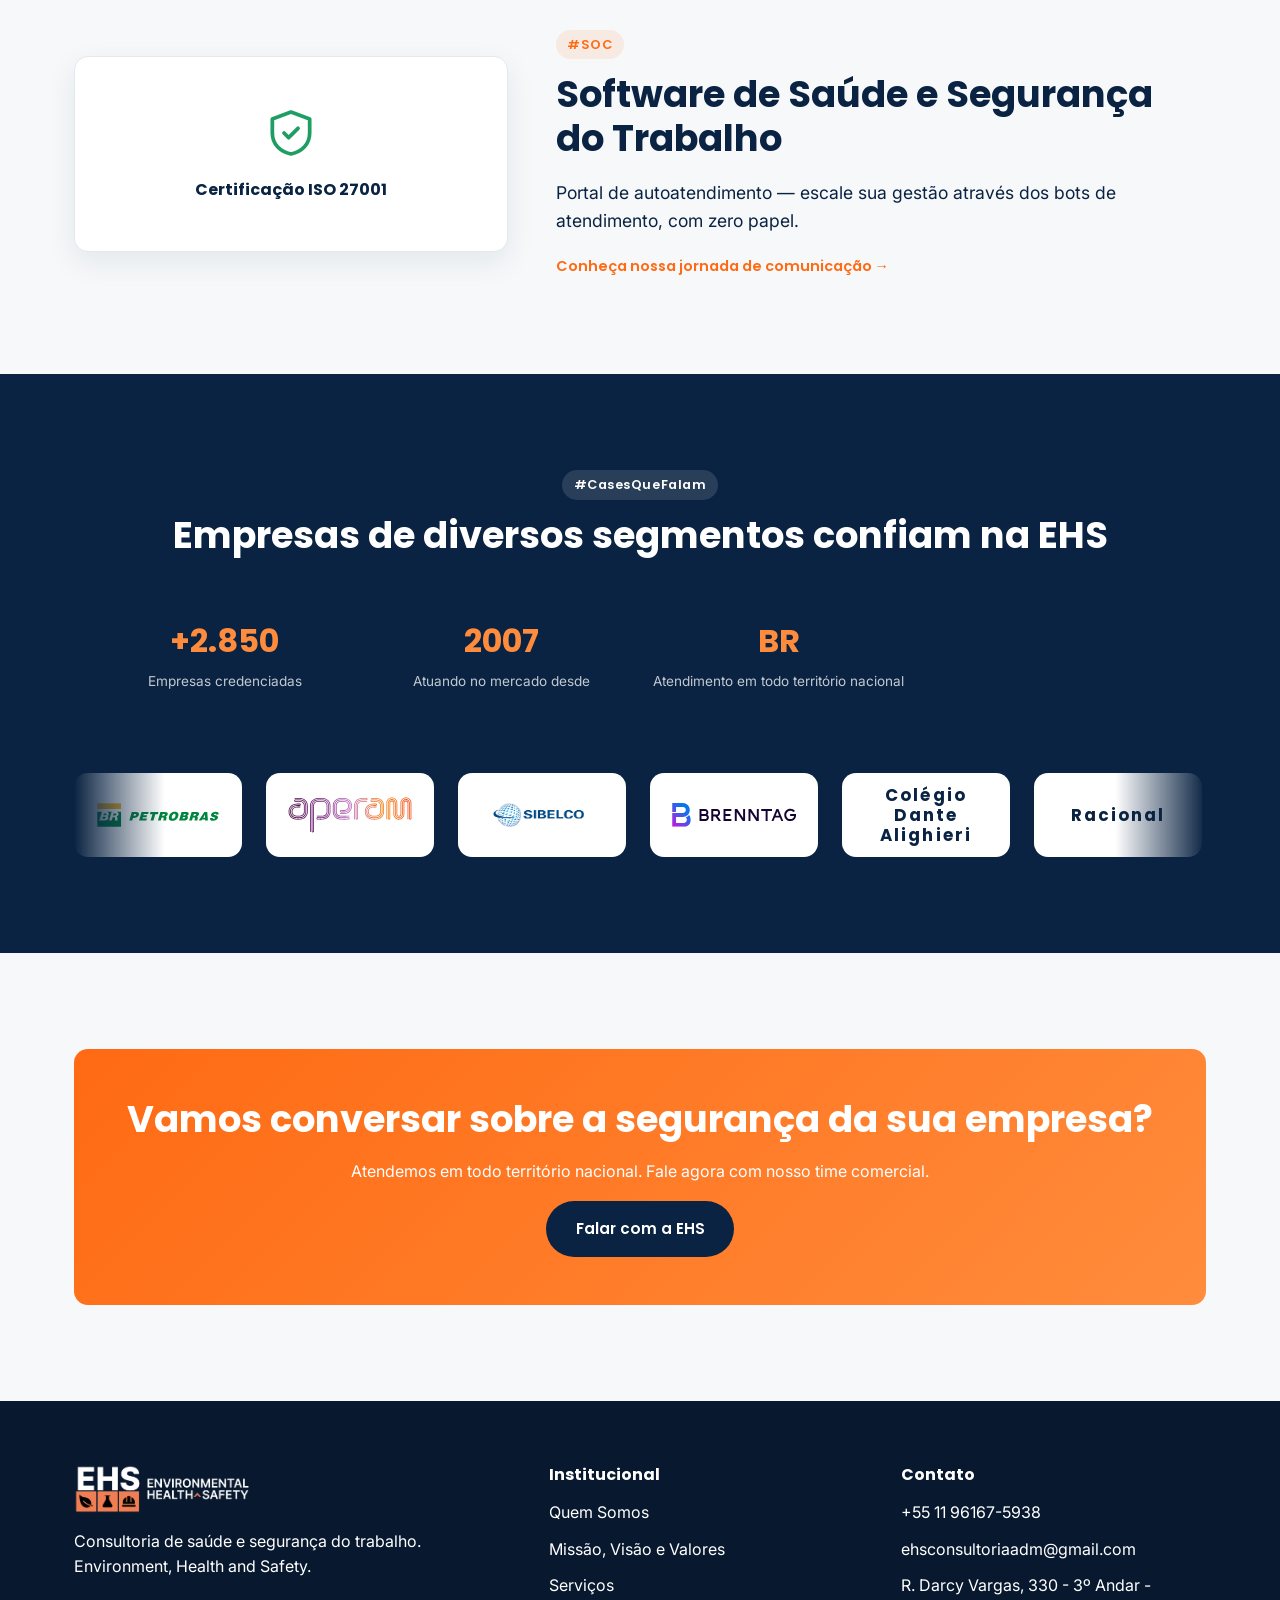
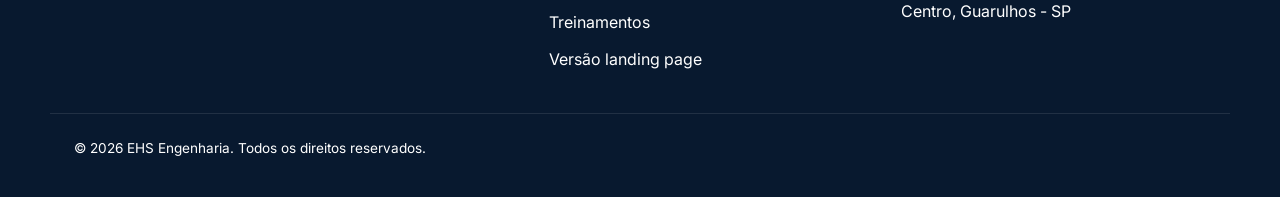
==== commit 80f10e3e: "Update EHS Engenharia site: theme customizer, new logo, WhatsApp button, contact/services content" ====
--- a/ehs-engenharia/index.html
+++ b/ehs-engenharia/index.html
@@ -21,8 +21,7 @@
   <header class="site-header" id="siteHeader">
     <div class="container header-inner">
       <a href="index.html" class="logo">
-        <span class="logo-mark">EHS</span>
-        <span class="logo-text">ENGENHARIA</span>
+        <img src="media/logos/logo-light-v.png" alt="EHS Engenharia" class="logo-img">
       </a>
 
       <nav class="main-nav" id="mainNav">
@@ -58,9 +57,11 @@
       <div class="hero-bg" aria-hidden="true"></div>
       <div class="container hero-inner">
         <p class="eyebrow">Environment, Health and Safety</p>
-        <h1>O divisor de águas em<br> Medicina e Segurança do Trabalho</h1>
-        <p class="hero-sub">Equipe técnica multidisciplinar dedicada a transformar a gestão de saúde, segurança e meio
-          ambiente em resultado sustentável para o seu negócio.</p>
+        <h1>Segurança que protege pessoas. Gestão que gera resultados. Excelência que fortalece o futuro da sua
+          empresa.</h1>
+        <p class="hero-sub">Somos uma equipe multidisciplinar especializada em Engenharia de Segurança, Saúde
+          Ocupacional e Meio Ambiente, desenvolvendo soluções completas para reduzir riscos, atender às Normas
+          Regulamentadoras, proteger vidas e transformar a gestão de SST em vantagem competitiva para o seu negócio.</p>
         <div class="hero-actions">
           <a href="contato.html" class="btn btn-primary">Fale com um especialista</a>
           <a href="servicos.html" class="btn btn-ghost">Conheça os serviços</a>
@@ -239,6 +240,28 @@
           <div class="stat"><span class="stat-number">BR</span><span class="stat-label">Atendimento em todo território
               nacional</span></div>
         </div>
+        <div class="logo-marquee">
+          <div class="logo-track">
+            <div class="logo-slide"><img src="media/logos/petrobras.svg" alt="Petrobras" loading="lazy"></div>
+            <div class="logo-slide"><img src="media/logos/aperam.svg" alt="Aperam" loading="lazy"></div>
+            <div class="logo-slide"><img src="media/logos/sibelco.png" alt="Sibelco" loading="lazy"></div>
+            <div class="logo-slide"><img src="media/logos/brenntag.svg" alt="Brenntag" loading="lazy"></div>
+            <div class="logo-slide"><span class="logo-text">Colégio Dante Alighieri</span></div>
+            <div class="logo-slide"><span class="logo-text">Racional</span></div>
+            <div class="logo-slide"><img src="media/logos/axalta.svg" alt="Axalta" loading="lazy"></div>
+            <div class="logo-slide"><img src="media/logos/lear.svg" alt="Lear Corporation" loading="lazy"></div>
+            <div class="logo-slide"><span class="logo-text">FBS</span></div>
+            <div class="logo-slide" aria-hidden="true"><img src="media/logos/petrobras.svg" alt="" loading="lazy"></div>
+            <div class="logo-slide" aria-hidden="true"><img src="media/logos/aperam.svg" alt="" loading="lazy"></div>
+            <div class="logo-slide" aria-hidden="true"><img src="media/logos/sibelco.png" alt="" loading="lazy"></div>
+            <div class="logo-slide" aria-hidden="true"><img src="media/logos/brenntag.svg" alt="" loading="lazy"></div>
+            <div class="logo-slide" aria-hidden="true"><span class="logo-text">Colégio Dante Alighieri</span></div>
+            <div class="logo-slide" aria-hidden="true"><span class="logo-text">Racional</span></div>
+            <div class="logo-slide" aria-hidden="true"><img src="media/logos/axalta.svg" alt="" loading="lazy"></div>
+            <div class="logo-slide" aria-hidden="true"><img src="media/logos/lear.svg" alt="" loading="lazy"></div>
+            <div class="logo-slide" aria-hidden="true"><span class="logo-text">FBS</span></div>
+          </div>
+        </div>
       </div>
     </section>
 
@@ -260,8 +283,7 @@
     <div class="container footer-grid">
       <div>
         <a href="index.html" class="logo footer-logo">
-          <span class="logo-mark">EHS</span>
-          <span class="logo-text">ENGENHARIA</span>
+          <img src="media/logos/logo-light-v.png" alt="EHS Engenharia" class="logo-img">
         </a>
         <p>Consultoria de saúde e segurança do trabalho. Environment, Health and Safety.</p>
       </div>
@@ -278,9 +300,9 @@
       <div>
         <h4>Contato</h4>
         <ul>
-          <li><a href="https://wa.me/5511970232603" target="_blank" rel="noopener">+55 11 97023-2603</a></li>
-          <li><a href="mailto:ehsconsultoriaeng@gmail.com">ehsconsultoriaeng@gmail.com</a></li>
-          <li>R. Darcy Vargas, 330 - Centro, Guarulhos - SP</li>
+          <li><a href="https://wa.me/5511961675938" target="_blank" rel="noopener">+55 11 96167-5938</a></li>
+          <li><a href="mailto:ehsconsultoriaadm@gmail.com">ehsconsultoriaadm@gmail.com</a></li>
+          <li>R. Darcy Vargas, 330 - 3º Andar - Centro, Guarulhos - SP</li>
         </ul>
       </div>
     </div>
@@ -289,7 +311,132 @@
     </div>
   </footer>
 
+  <!-- ===== THEME CUSTOMIZER (DEV ONLY) ===== -->
+  <a href="https://wa.me/5511961675938" target="_blank" rel="noopener" class="whatsapp-float" aria-label="Fale no WhatsApp">
+    <svg viewBox="0 0 24 24" fill="currentColor">
+      <path d="M17.5 14.4c-.3-.1-1.7-.9-2-1-.3-.1-.5-.1-.7.1-.2.3-.8 1-.9 1.1-.2.2-.3.2-.6.1-.3-.1-1.2-.5-2.3-1.5-.9-.8-1.4-1.7-1.6-2-.2-.3 0-.5.1-.6.1-.1.3-.3.4-.5.1-.1.2-.3.3-.4.1-.2 0-.3 0-.5 0-.1-.7-1.7-1-2.3-.2-.6-.5-.5-.7-.5h-.6c-.2 0-.5.1-.8.4-.3.3-1 1-1 2.4s1 2.8 1.2 3c.1.2 2 3 4.8 4.3.7.3 1.2.5 1.6.6.7.2 1.3.2 1.8.1.5-.1 1.7-.7 1.9-1.4.2-.6.2-1.2.2-1.3-.1-.1-.3-.2-.6-.3Z"/>
+      <path d="M12 2a10 10 0 0 0-8.6 15L2 22l5.2-1.4A10 10 0 1 0 12 2Zm0 18.2c-1.6 0-3.2-.4-4.5-1.2l-.3-.2-3.1.8.8-3-.2-.3a8.2 8.2 0 1 1 7.3 3.9Z"/>
+    </svg>
+  </a>
+
+  <button class="theme-toggle" id="themeToggle" aria-label="Customizar tema">
+    <svg viewBox="0 0 24 24" fill="none" stroke="currentColor" stroke-width="2">
+      <path d="M12 8a4 4 0 1 0 0 8 4 4 0 0 0 0-8Z"/>
+      <path d="M19.4 13.5a1.7 1.7 0 0 0 .34 1.87l.06.06a2 2 0 1 1-2.83 2.83l-.06-.06a1.7 1.7 0 0 0-1.87-.34 1.7 1.7 0 0 0-1.04 1.56V19.6a2 2 0 1 1-4 0v-.09a1.7 1.7 0 0 0-1.04-1.56 1.7 1.7 0 0 0-1.87.34l-.06.06a2 2 0 1 1-2.83-2.83l.06-.06a1.7 1.7 0 0 0 .34-1.87 1.7 1.7 0 0 0-1.56-1.04H2.4a2 2 0 1 1 0-4h.09a1.7 1.7 0 0 0 1.56-1.04 1.7 1.7 0 0 0-.34-1.87l-.06-.06a2 2 0 1 1 2.83-2.83l.06.06a1.7 1.7 0 0 0 1.87.34H8.5a1.7 1.7 0 0 0 1.04-1.56V2.4a2 2 0 1 1 4 0v.09a1.7 1.7 0 0 0 1.04 1.56 1.7 1.7 0 0 0 1.87-.34l.06-.06a2 2 0 1 1 2.83 2.83l-.06.06a1.7 1.7 0 0 0-.34 1.87V8.5a1.7 1.7 0 0 0 1.56 1.04h.09a2 2 0 1 1 0 4h-.09a1.7 1.7 0 0 0-1.56 1.04Z"/>
+    </svg>
+  </button>
+
+  <div class="theme-panel" id="themePanel">
+    <div class="theme-panel-header">
+      <h3>Tema</h3>
+      <button class="theme-panel-close" id="themePanelClose">&times;</button>
+    </div>
+    <div class="theme-panel-content">
+      <div class="theme-group">
+        <h4>1. Header</h4>
+        <div class="control-row">
+          <div class="control-group">
+            <label for="colorHeaderBg">Bg</label>
+            <input type="color" id="colorHeaderBg" class="color-input" value="#0A2342" data-var="--header-bg">
+          </div>
+          <div class="control-group">
+            <label for="colorHeaderText">Cor texto</label>
+            <input type="color" id="colorHeaderText" class="color-input" value="#FFFFFF" data-var="--header-text">
+          </div>
+        </div>
+      </div>
+      <div class="theme-group">
+        <h4>2. Hero</h4>
+        <div class="control-row">
+          <div class="control-group">
+            <label for="colorHeroBg">Bg</label>
+            <input type="color" id="colorHeroBg" class="color-input" value="#0A2342" data-var="--hero-bg">
+          </div>
+          <div class="control-group">
+            <label for="colorHeroText">Cor texto</label>
+            <input type="color" id="colorHeroText" class="color-input" value="#FFFFFF" data-var="--hero-text">
+          </div>
+        </div>
+      </div>
+      <div class="theme-group">
+        <h4>3. Seções A</h4>
+        <div class="control-row">
+          <div class="control-group">
+            <label for="colorBg">Bg</label>
+            <input type="color" id="colorBg" class="color-input" value="#F6F8FA" data-var="--bg">
+          </div>
+          <div class="control-group">
+            <label for="colorSectionAText">Cor texto</label>
+            <input type="color" id="colorSectionAText" class="color-input" value="#0A2342" data-var="--section-a-text">
+          </div>
+        </div>
+      </div>
+      <div class="theme-group">
+        <h4>4. Seções B</h4>
+        <div class="control-row">
+          <div class="control-group">
+            <label for="colorSectionAlt">Bg</label>
+            <input type="color" id="colorSectionAlt" class="color-input" value="#EEF2F6" data-var="--section-alt-bg">
+          </div>
+          <div class="control-group">
+            <label for="colorSectionBText">Cor texto</label>
+            <input type="color" id="colorSectionBText" class="color-input" value="#0A2342" data-var="--section-b-text">
+          </div>
+        </div>
+      </div>
+      <div class="theme-group">
+        <h4>5. Faixa "Empresas confiam"</h4>
+        <div class="control-row">
+          <div class="control-group">
+            <label for="colorTrustBg">Bg</label>
+            <input type="color" id="colorTrustBg" class="color-input" value="#0A2342" data-var="--trust-bg">
+          </div>
+          <div class="control-group">
+            <label for="colorTrustText">Cor texto</label>
+            <input type="color" id="colorTrustText" class="color-input" value="#FFFFFF" data-var="--trust-text">
+          </div>
+        </div>
+      </div>
+      <div class="theme-group">
+        <h4>6. Rodapé</h4>
+        <div class="control-row">
+          <div class="control-group">
+            <label for="colorFooterBg">Bg</label>
+            <input type="color" id="colorFooterBg" class="color-input" value="#08192f" data-var="--footer-bg">
+          </div>
+          <div class="control-group">
+            <label for="colorFooterText">Cor texto</label>
+            <input type="color" id="colorFooterText" class="color-input" value="#FFFFFF" data-var="--footer-text">
+          </div>
+        </div>
+      </div>
+      <div class="theme-group">
+        <h4>Cores de destaque</h4>
+        <div class="control-row">
+          <div class="control-group">
+            <label for="colorNavy">Navy</label>
+            <input type="color" id="colorNavy" class="color-input" value="#0A2342" data-var="--navy">
+          </div>
+          <div class="control-group">
+            <label for="colorOrange">Orange</label>
+            <input type="color" id="colorOrange" class="color-input" value="#FF6A13" data-var="--orange">
+          </div>
+          <div class="control-group">
+            <label for="colorGreen">Green</label>
+            <input type="color" id="colorGreen" class="color-input" value="#1E9E62" data-var="--green">
+          </div>
+          <div class="control-group">
+            <label for="colorText">Texto padrão</label>
+            <input type="color" id="colorText" class="color-input" value="#101820" data-var="--text">
+          </div>
+        </div>
+      </div>
+      <button id="resetTheme" class="reset-btn">Resetar Tema</button>
+    </div>
+  </div>
+
   <script src="js/script.js"></script>
+  <script src="js/theme-customizer.js"></script>
 </body>
 
 </html>
--- a/ehs-engenharia/css/style.css
+++ b/ehs-engenharia/css/style.css
@@ -14,6 +14,17 @@
   --shadow: 0 10px 30px rgba(10, 35, 66, .08);
   --font-head: 'Poppins', sans-serif;
   --font-body: 'Inter', sans-serif;
+  --hero-bg: #0A2342;
+  --header-bg: #0A2342;
+  --section-alt-bg: #EEF2F6;
+  --trust-bg: #0A2342;
+  --footer-bg: #08192f;
+  --header-text: #FFFFFF;
+  --hero-text: #FFFFFF;
+  --section-a-text: #0A2342;
+  --section-b-text: #0A2342;
+  --trust-text: #FFFFFF;
+  --footer-text: #FFFFFF;
 }
 
 *,
@@ -102,7 +113,7 @@
 
 .tag-light {
   background: rgba(255, 255, 255, .12);
-  color: #fff;
+  color: var(--trust-text);
 }
 
 .lead {
@@ -111,11 +122,12 @@
 }
 
 .light-sub {
-  color: rgba(255, 255, 255, .78);
+  color: var(--trust-text);
+  opacity: .78;
 }
 
 .light {
-  color: #fff;
+  color: var(--trust-text);
 }
 
 /* ===== BUTTONS ===== */
@@ -164,7 +176,7 @@
   left: 0;
   right: 0;
   z-index: 100;
-  background: rgba(10, 35, 66, .85);
+  background: var(--header-bg);
   backdrop-filter: blur(10px);
   transition: background .3s ease;
 }
@@ -181,6 +193,13 @@
   align-items: baseline;
   gap: .4em;
   font-family: var(--font-head);
+}
+
+.logo-img {
+  height: 42px;
+  width: auto;
+  display: block;
+  border-radius: 6px;
 }
 
 .logo-mark {
@@ -191,7 +210,7 @@
 }
 
 .logo-text {
-  color: #fff;
+  color: var(--header-text);
   font-weight: 600;
   font-size: .85rem;
   letter-spacing: .12em;
@@ -204,14 +223,15 @@
 }
 
 .main-nav a {
-  color: rgba(255, 255, 255, .85);
+  color: var(--header-text);
+  opacity: .85;
   font-weight: 500;
   font-size: .92rem;
-  transition: color .2s;
+  transition: opacity .2s;
 }
 
 .main-nav a:hover {
-  color: #fff;
+  opacity: 1;
 }
 
 .nav-cta {
@@ -238,7 +258,7 @@
 .nav-toggle span {
   width: 24px;
   height: 2px;
-  background: #fff;
+  background: var(--header-text);
   border-radius: 2px;
 }
 
@@ -247,7 +267,7 @@
   position: relative;
   padding: 170px 0 0;
   background: linear-gradient(160deg, var(--navy) 0%, var(--navy-2) 55%, var(--navy-3) 100%);
-  color: #fff;
+  color: var(--hero-text);
   overflow: hidden;
 }
 
@@ -298,12 +318,13 @@
 }
 
 .hero h1 {
-  color: #fff;
+  color: var(--hero-text);
 }
 
 .hero-sub {
   font-size: 1.15rem;
-  color: rgba(255, 255, 255, .8);
+  color: var(--hero-text);
+  opacity: .8;
   max-width: 600px;
 }
 
@@ -352,7 +373,29 @@
 }
 
 .section-alt {
-  background: #EEF2F6;
+  background: var(--section-alt-bg);
+}
+
+.section:not(.section-alt):not(.trust):not(.dna) h1,
+.section:not(.section-alt):not(.trust):not(.dna) h2,
+.section:not(.section-alt):not(.trust):not(.dna) h3,
+.section:not(.section-alt):not(.trust):not(.dna) h4,
+.section:not(.section-alt):not(.trust):not(.dna) p {
+  color: var(--section-a-text);
+}
+
+.section-alt h1,
+.section-alt h2,
+.section-alt h3,
+.section-alt h4,
+.section-alt p {
+  color: var(--section-b-text);
+}
+
+.cta-banner,
+.cta-banner h2,
+.cta-banner p {
+  color: #fff !important;
 }
 
 .two-col {
@@ -440,7 +483,7 @@
 
 /* ===== DNA ===== */
 .dna {
-  background: linear-gradient(135deg, var(--navy-3), var(--navy));
+  background: var(--trust-bg);
   text-align: center;
 }
 
@@ -458,7 +501,7 @@
   flex-direction: column;
   align-items: center;
   gap: .8rem;
-  color: #fff;
+  color: var(--trust-text);
   font-family: var(--font-head);
   font-weight: 600;
 }
@@ -638,7 +681,7 @@
 
 /* ===== TRUST ===== */
 .trust {
-  background: linear-gradient(135deg, var(--navy), var(--navy-2));
+  background: var(--trust-bg);
   text-align: center;
 }
 
@@ -652,7 +695,73 @@
 }
 
 .trust .stat-label {
-  color: rgba(255, 255, 255, .75);
+  color: var(--trust-text);
+  opacity: .75;
+}
+
+/* ===== LOGO SLIDER ===== */
+.logo-marquee {
+  margin-top: 3rem;
+  overflow: hidden;
+  -webkit-mask-image: linear-gradient(90deg, transparent, #000 8%, #000 92%, transparent);
+  mask-image: linear-gradient(90deg, transparent, #000 8%, #000 92%, transparent);
+}
+
+.logo-track {
+  display: flex;
+  align-items: center;
+  width: max-content;
+  gap: 1.5rem;
+  animation: logo-scroll 32s linear infinite;
+}
+
+.logo-marquee:hover .logo-track {
+  animation-play-state: paused;
+}
+
+.logo-slide {
+  flex: 0 0 auto;
+  width: 168px;
+  height: 84px;
+  display: flex;
+  align-items: center;
+  justify-content: center;
+  background: var(--white);
+  border-radius: var(--radius);
+  padding: 1rem 1.4rem;
+}
+
+.logo-slide img {
+  max-width: 100%;
+  max-height: 40px;
+  width: auto;
+  height: auto;
+  object-fit: contain;
+}
+
+.logo-slide .logo-text {
+  font-family: var(--font-head);
+  font-weight: 700;
+  font-size: 1.05rem;
+  color: var(--navy);
+  text-align: center;
+  line-height: 1.2;
+}
+
+@keyframes logo-scroll {
+  from {
+    transform: translateX(0);
+  }
+
+  to {
+    transform: translateX(-50%);
+  }
+}
+
+@media (prefers-reduced-motion: reduce) {
+  .logo-track {
+    animation: none;
+  }
 }
 
 /* ===== CONTACT ===== */
@@ -751,8 +860,8 @@
 
 /* ===== FOOTER ===== */
 .site-footer {
-  background: var(--navy-3);
-  color: rgba(255, 255, 255, .75);
+  background: var(--footer-bg);
+  color: var(--footer-text);
   padding: 4rem 0 1.5rem;
 }
 
@@ -767,8 +876,12 @@
   margin-bottom: 1rem;
 }
 
+.footer-logo .logo-img {
+  height: 48px;
+}
+
 .footer-grid h4 {
-  color: #fff;
+  color: var(--footer-text);
   font-size: 1rem;
   margin-bottom: 1rem;
 }
@@ -779,7 +892,7 @@
 }
 
 .footer-grid a:hover {
-  color: #fff;
+  color: var(--footer-text);
 }
 
 .footer-bottom {
@@ -1013,4 +1126,208 @@
     transform: rotate(90deg);
     text-align: center;
   }
+}
+
+/* ===== THEME CUSTOMIZER ===== */
+.theme-toggle {
+  position: fixed;
+  bottom: 2rem;
+  right: 2rem;
+  width: 52px;
+  height: 52px;
+  border-radius: 50%;
+  background: var(--navy);
+  color: var(--orange);
+  border: 2px solid var(--orange);
+  cursor: pointer;
+  display: flex;
+  align-items: center;
+  justify-content: center;
+  z-index: 999;
+  transition: all .3s ease;
+  box-shadow: 0 4px 12px rgba(10, 35, 66, .2);
+}
+
+.theme-toggle:hover {
+  transform: scale(1.1) rotate(45deg);
+  box-shadow: 0 6px 20px rgba(10, 35, 66, .3);
+}
+
+.theme-toggle svg {
+  width: 24px;
+  height: 24px;
+  transition: transform .3s ease;
+}
+
+.whatsapp-float {
+  position: fixed;
+  bottom: 2rem;
+  left: 2rem;
+  width: 56px;
+  height: 56px;
+  border-radius: 50%;
+  background: #25D366;
+  color: #fff;
+  display: flex;
+  align-items: center;
+  justify-content: center;
+  z-index: 999;
+  box-shadow: 0 4px 14px rgba(0, 0, 0, .25);
+  transition: transform .25s ease, box-shadow .25s ease;
+}
+
+.whatsapp-float:hover {
+  transform: scale(1.08);
+  box-shadow: 0 6px 20px rgba(0, 0, 0, .3);
+}
+
+.whatsapp-float svg {
+  width: 30px;
+  height: 30px;
+}
+
+@media (max-width: 600px) {
+  .whatsapp-float {
+    bottom: 1.25rem;
+    left: 1.25rem;
+    width: 50px;
+    height: 50px;
+  }
+
+  .theme-toggle {
+    bottom: 1.25rem;
+    right: 1.25rem;
+  }
+}
+
+.theme-panel {
+  position: fixed;
+  right: -420px;
+  top: 0;
+  width: 420px;
+  max-width: 90vw;
+  height: 100vh;
+  background: #fff;
+  border-left: 1px solid var(--border);
+  box-shadow: -4px 0 20px rgba(0, 0, 0, .1);
+  z-index: 1000;
+  transition: right .3s ease;
+  overflow-y: auto;
+}
+
+.theme-panel.active {
+  right: 0;
+}
+
+.theme-panel-header {
+  display: flex;
+  align-items: center;
+  justify-content: space-between;
+  padding: 1.5rem;
+  border-bottom: 1px solid var(--border);
+  background: var(--bg);
+  position: sticky;
+  top: 0;
+}
+
+.theme-panel-header h3 {
+  margin: 0;
+  font-size: 1.1rem;
+  color: var(--navy);
+}
+
+.theme-panel-close {
+  background: none;
+  border: none;
+  font-size: 1.8rem;
+  color: var(--text);
+  cursor: pointer;
+  padding: 0;
+  width: 32px;
+  height: 32px;
+  display: flex;
+  align-items: center;
+  justify-content: center;
+  transition: color .2s;
+}
+
+.theme-panel-close:hover {
+  color: var(--orange);
+}
+
+.theme-panel-content {
+  padding: 1.5rem;
+}
+
+.theme-group {
+  margin-bottom: 1.25rem;
+  padding-bottom: 1.25rem;
+  border-bottom: 1px solid var(--border);
+}
+
+.theme-group:last-of-type {
+  border-bottom: none;
+  margin-bottom: 0;
+  padding-bottom: 0;
+}
+
+.theme-group h4 {
+  font-family: var(--font-head);
+  font-size: .78rem;
+  font-weight: 700;
+  text-transform: uppercase;
+  letter-spacing: .04em;
+  color: var(--orange);
+  margin: 0 0 .75rem;
+}
+
+.control-row {
+  display: grid;
+  grid-template-columns: repeat(2, 1fr);
+  gap: .75rem;
+}
+
+.control-group {
+  margin-bottom: 0;
+}
+
+.control-group label {
+  display: block;
+  margin-bottom: .5rem;
+  font-size: .72rem;
+  line-height: 1.15;
+  font-weight: 600;
+  color: var(--navy);
+  font-family: var(--font-head);
+}
+
+.color-input {
+  width: 100%;
+  height: 44px;
+  border: 1px solid var(--border);
+  border-radius: var(--radius);
+  cursor: pointer;
+  transition: border-color .2s;
+}
+
+.color-input:hover {
+  border-color: var(--orange);
+}
+
+.reset-btn {
+  width: 100%;
+  padding: .75rem;
+  background: var(--navy);
+  color: #fff;
+  border: none;
+  border-radius: var(--radius);
+  font-family: var(--font-head);
+  font-weight: 600;
+  cursor: pointer;
+  transition: background .2s;
+  margin-top: 1rem;
+}
+
+.reset-btn:hover {
+  background: var(--navy-2);
 }
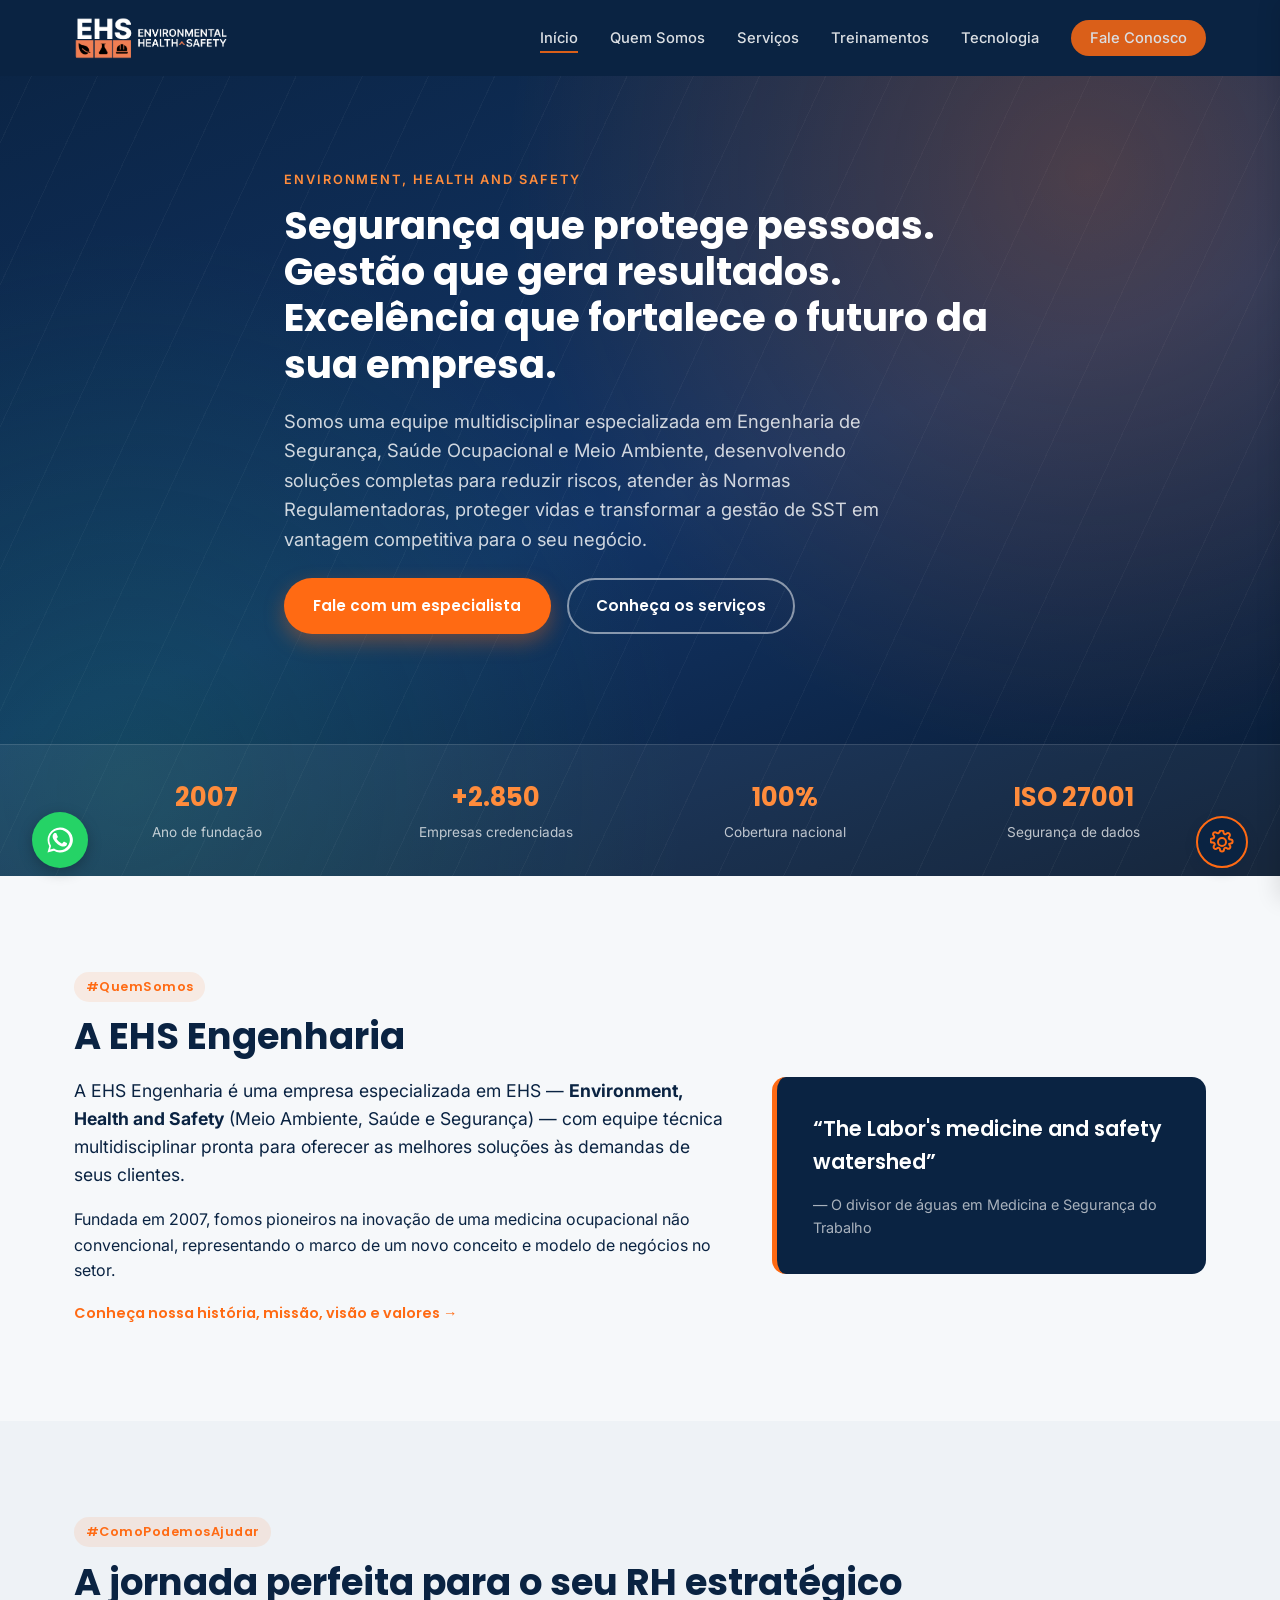
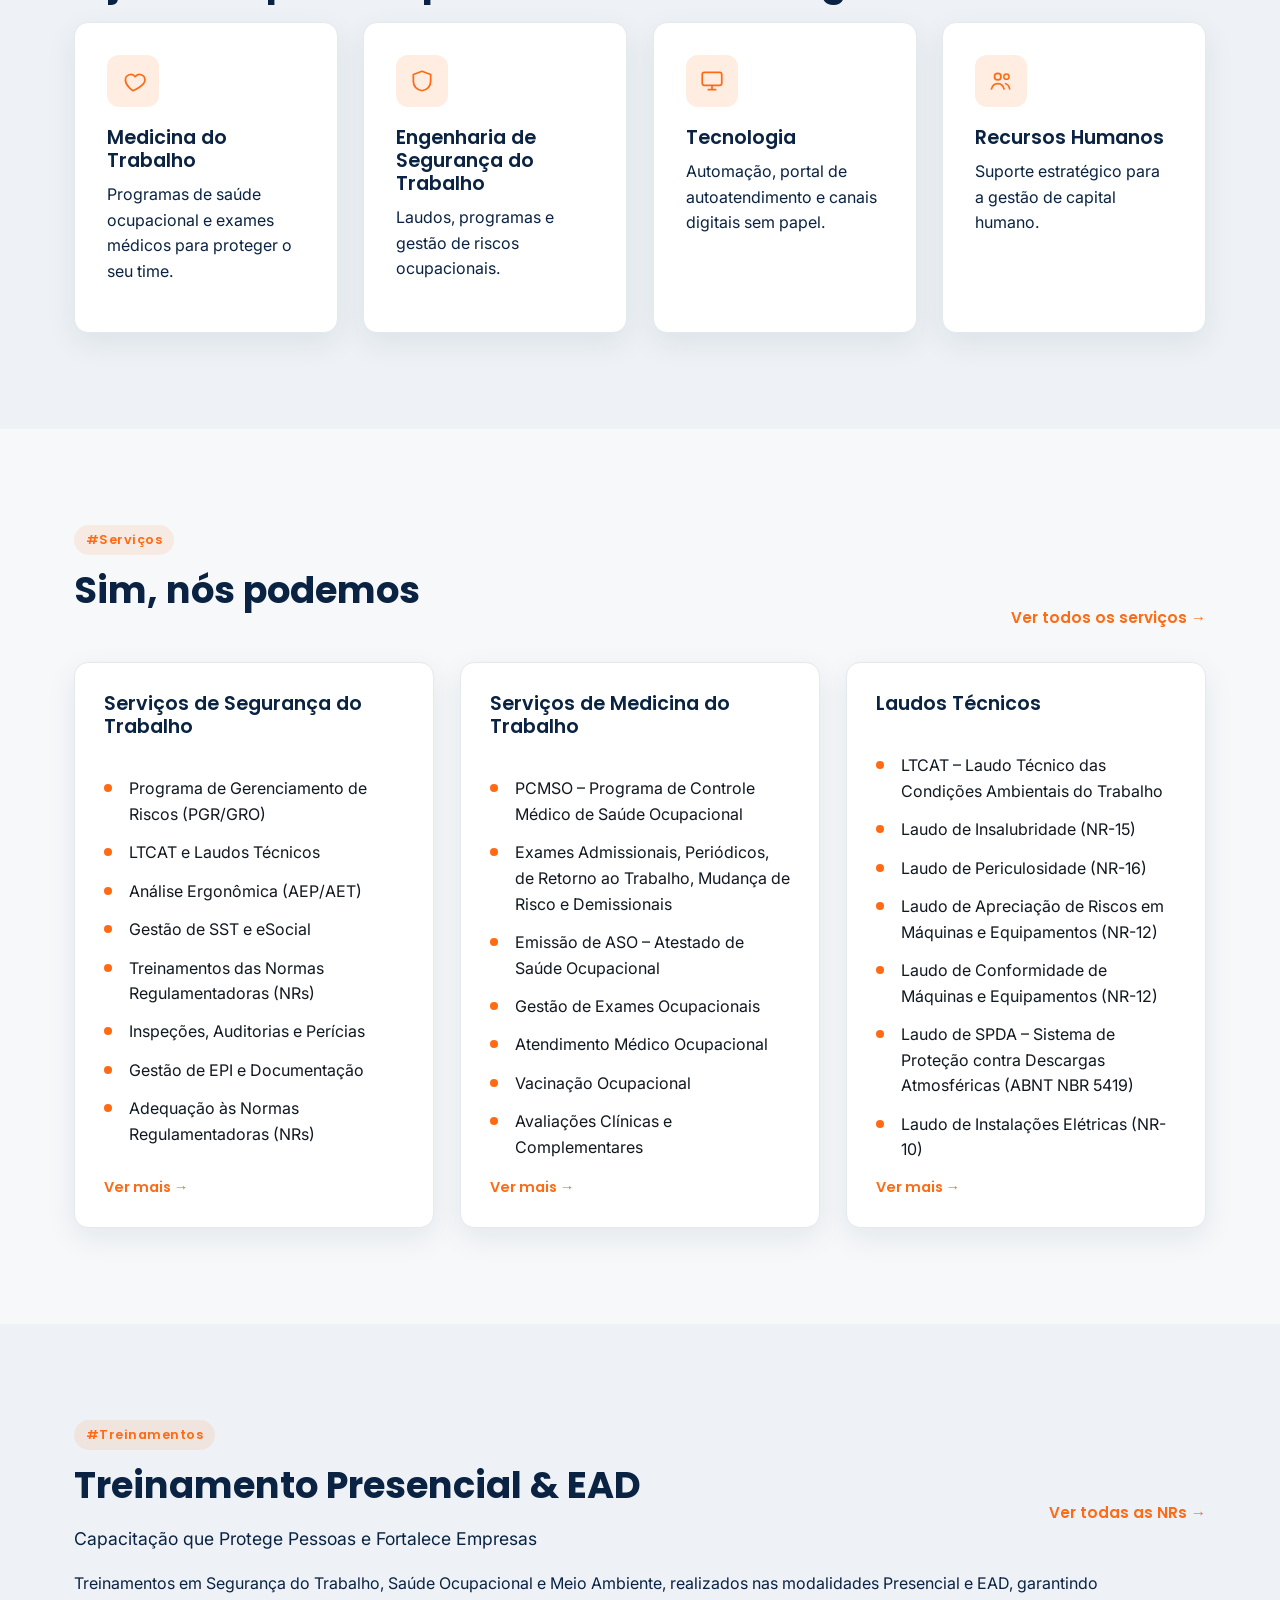
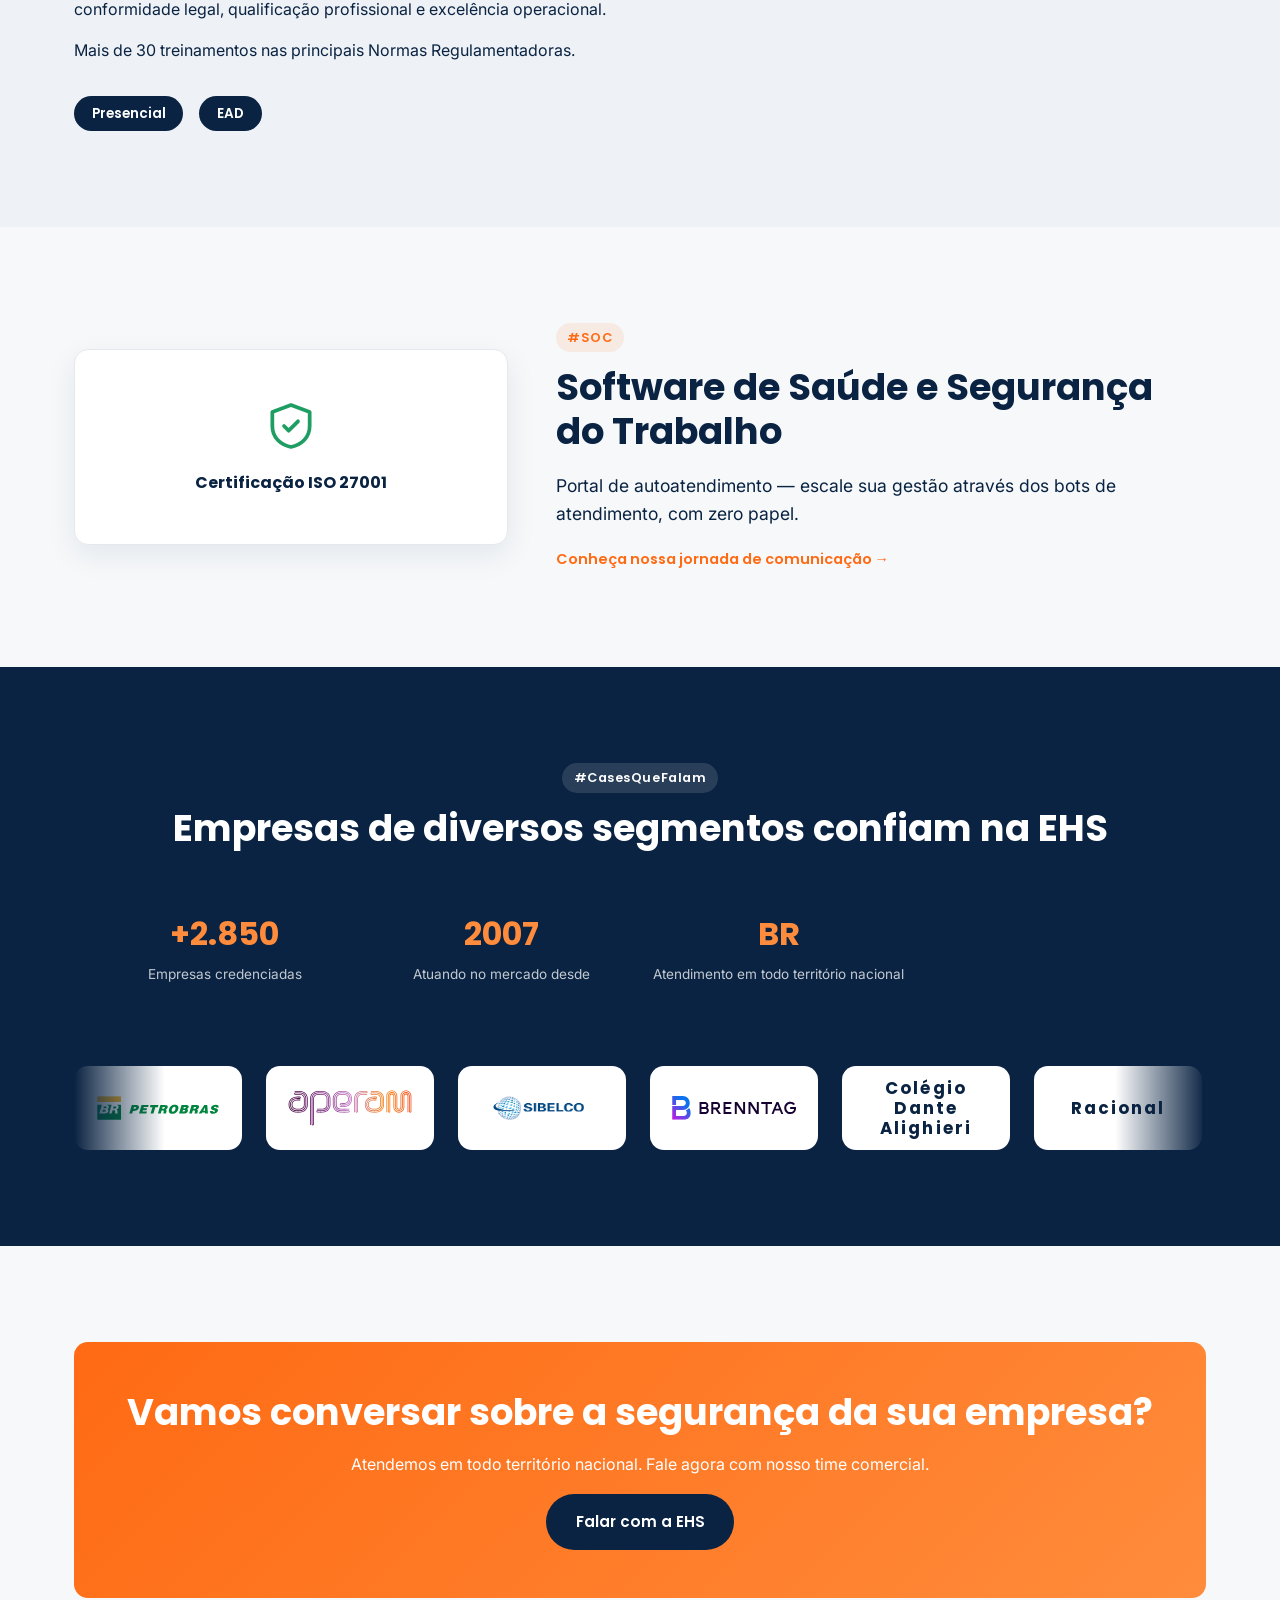
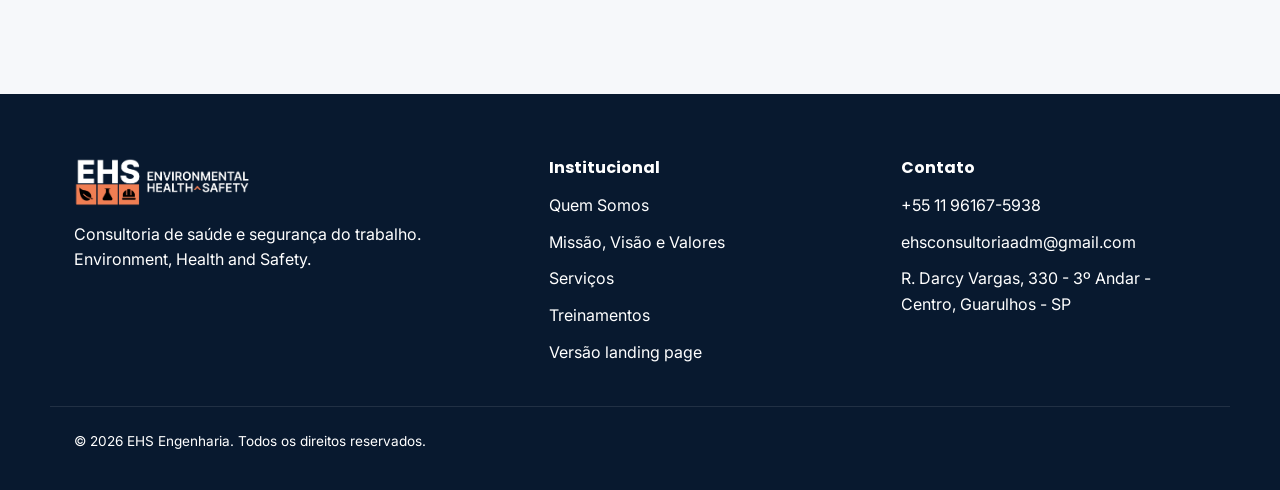
==== commit f814cecd: "Update homepage teaser cards (checklists, ver mais links) and treinamentos copy" ====
--- a/ehs-engenharia/index.html
+++ b/ehs-engenharia/index.html
@@ -167,19 +167,44 @@
         </div>
         <div class="teaser-grid">
           <div class="teaser-card">
-            <h3>Engenharia de Segurança</h3>
-            <p>PGR/GRO e Gerenciamento dos Riscos Ocupacionais.</p>
-            <a href="servicos.html" class="teaser-link">Saiba mais</a>
+            <h3>Serviços de Segurança do Trabalho</h3>
+            <ul class="check-list">
+              <li>Programa de Gerenciamento de Riscos (PGR/GRO)</li>
+              <li>LTCAT e Laudos Técnicos</li>
+              <li>Análise Ergonômica (AEP/AET)</li>
+              <li>Gestão de SST e eSocial</li>
+              <li>Treinamentos das Normas Regulamentadoras (NRs)</li>
+              <li>Inspeções, Auditorias e Perícias</li>
+              <li>Gestão de EPI e Documentação</li>
+              <li>Adequação às Normas Regulamentadoras (NRs)</li>
+            </ul>
+            <a href="servicos.html" class="teaser-link">Ver mais</a>
           </div>
           <div class="teaser-card">
-            <h3>Medicina do Trabalho</h3>
-            <p>PCMSO, ASO e exames médicos ocupacionais e complementares.</p>
-            <a href="servicos.html" class="teaser-link">Saiba mais</a>
+            <h3>Serviços de Medicina do Trabalho</h3>
+            <ul class="check-list">
+              <li>PCMSO – Programa de Controle Médico de Saúde Ocupacional</li>
+              <li>Exames Admissionais, Periódicos, de Retorno ao Trabalho, Mudança de Risco e Demissionais</li>
+              <li>Emissão de ASO – Atestado de Saúde Ocupacional</li>
+              <li>Gestão de Exames Ocupacionais</li>
+              <li>Atendimento Médico Ocupacional</li>
+              <li>Vacinação Ocupacional</li>
+              <li>Avaliações Clínicas e Complementares</li>
+            </ul>
+            <a href="servicos.html" class="teaser-link">Ver mais</a>
           </div>
           <div class="teaser-card">
             <h3>Laudos Técnicos</h3>
-            <p>NR-10, NR-17, NR-13, NR-15/16/20, LTCAT, NR-12, NR-35 e conforto acústico.</p>
-            <a href="servicos.html" class="teaser-link">Saiba mais</a>
+            <ul class="check-list">
+              <li>LTCAT – Laudo Técnico das Condições Ambientais do Trabalho</li>
+              <li>Laudo de Insalubridade (NR-15)</li>
+              <li>Laudo de Periculosidade (NR-16)</li>
+              <li>Laudo de Apreciação de Riscos em Máquinas e Equipamentos (NR-12)</li>
+              <li>Laudo de Conformidade de Máquinas e Equipamentos (NR-12)</li>
+              <li>Laudo de SPDA – Sistema de Proteção contra Descargas Atmosféricas (ABNT NBR 5419)</li>
+              <li>Laudo de Instalações Elétricas (NR-10)</li>
+            </ul>
+            <a href="servicos.html" class="teaser-link">Ver mais</a>
           </div>
         </div>
       </div>
@@ -195,7 +220,10 @@
           </div>
           <a href="treinamentos.html" class="see-all">Ver todas as NRs →</a>
         </div>
-        <p class="lead">CIPA, EPI, Primeiros Socorros, Trabalho em Altura, Espaços Confinados e muito mais.</p>
+        <p class="lead">Capacitação que Protege Pessoas e Fortalece Empresas</p>
+        <p>Treinamentos em Segurança do Trabalho, Saúde Ocupacional e Meio Ambiente, realizados nas modalidades
+          Presencial e EAD, garantindo conformidade legal, qualificação profissional e excelência operacional.</p>
+        <p>Mais de 30 treinamentos nas principais Normas Regulamentadoras.</p>
         <div class="badges">
           <span class="badge">Presencial</span>
           <span class="badge">EAD</span>
--- a/ehs-engenharia/css/style.css
+++ b/ehs-engenharia/css/style.css
@@ -57,7 +57,7 @@
 }
 
 h1 {
-  font-size: clamp(2.1rem, 4.5vw, 3.4rem);
+  font-size: clamp(2.1rem, 4.5vw, 2.4rem);
   font-weight: 700;
 }
 
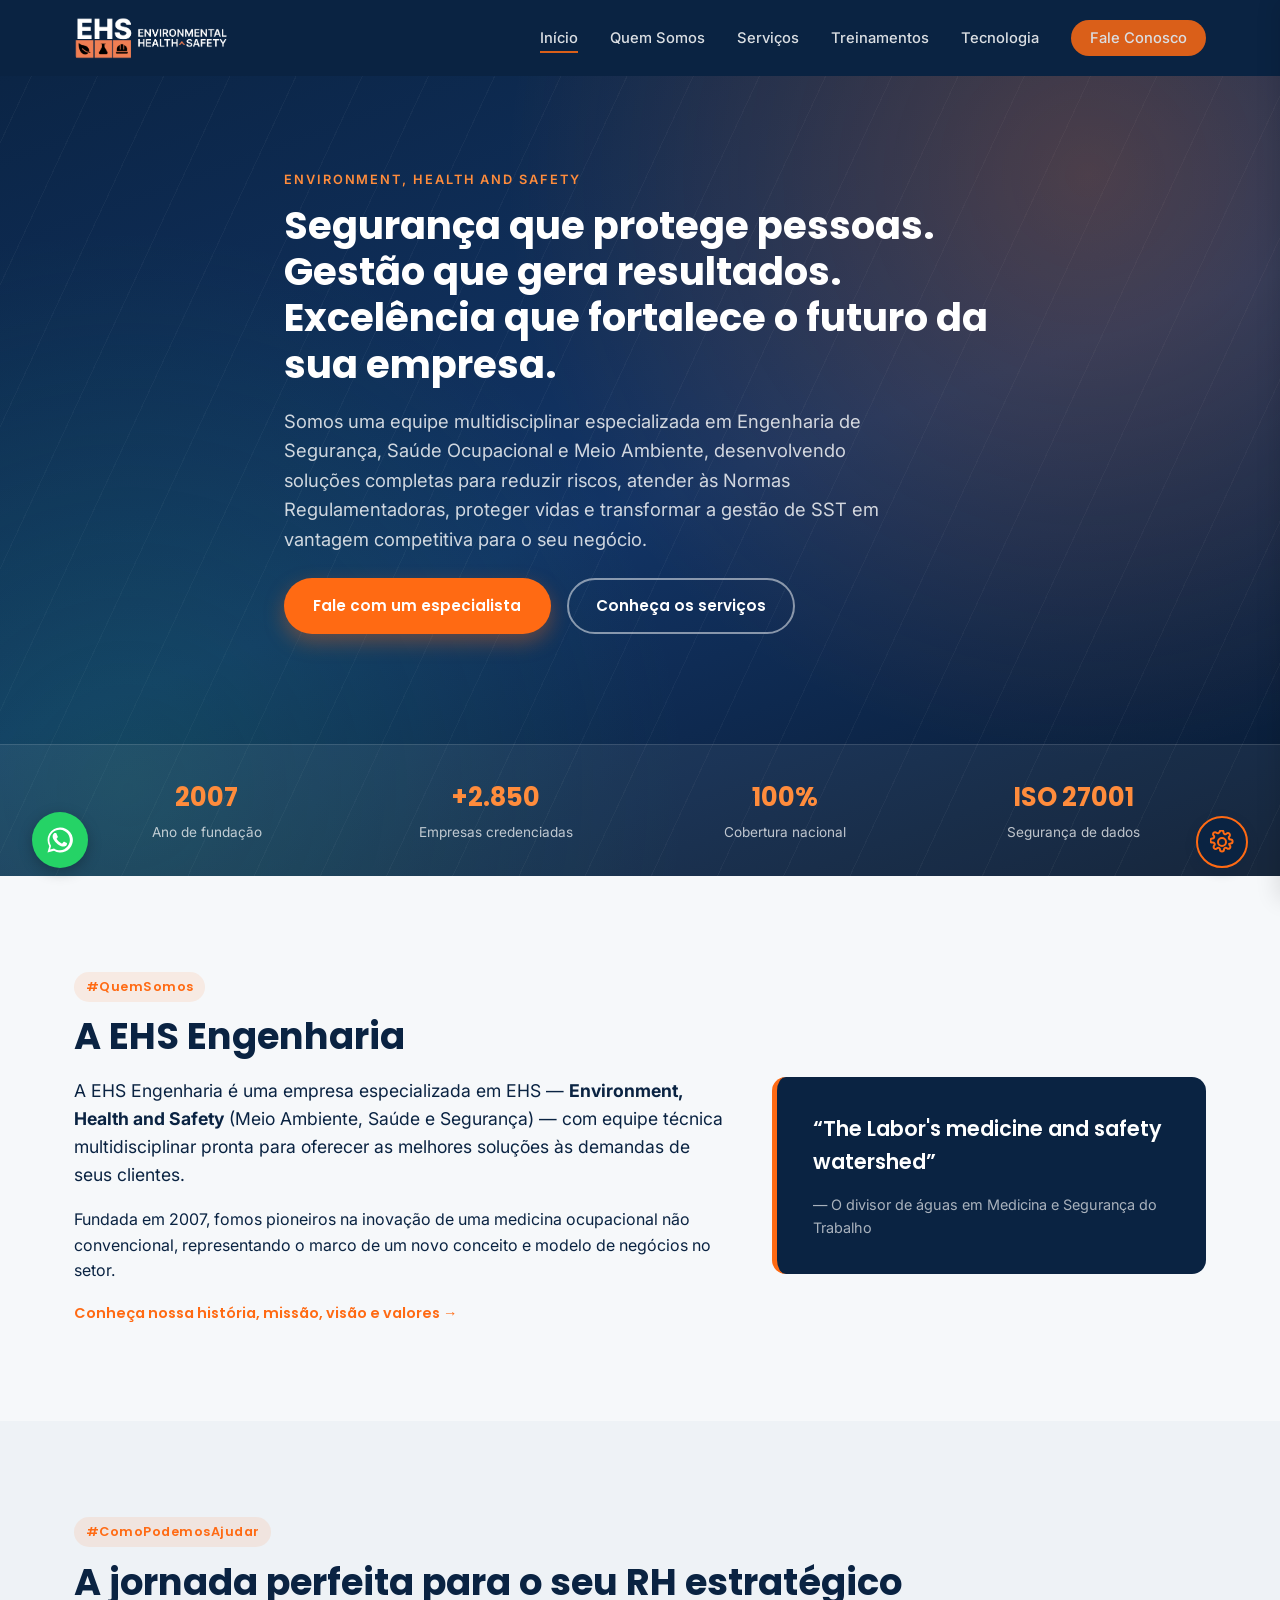
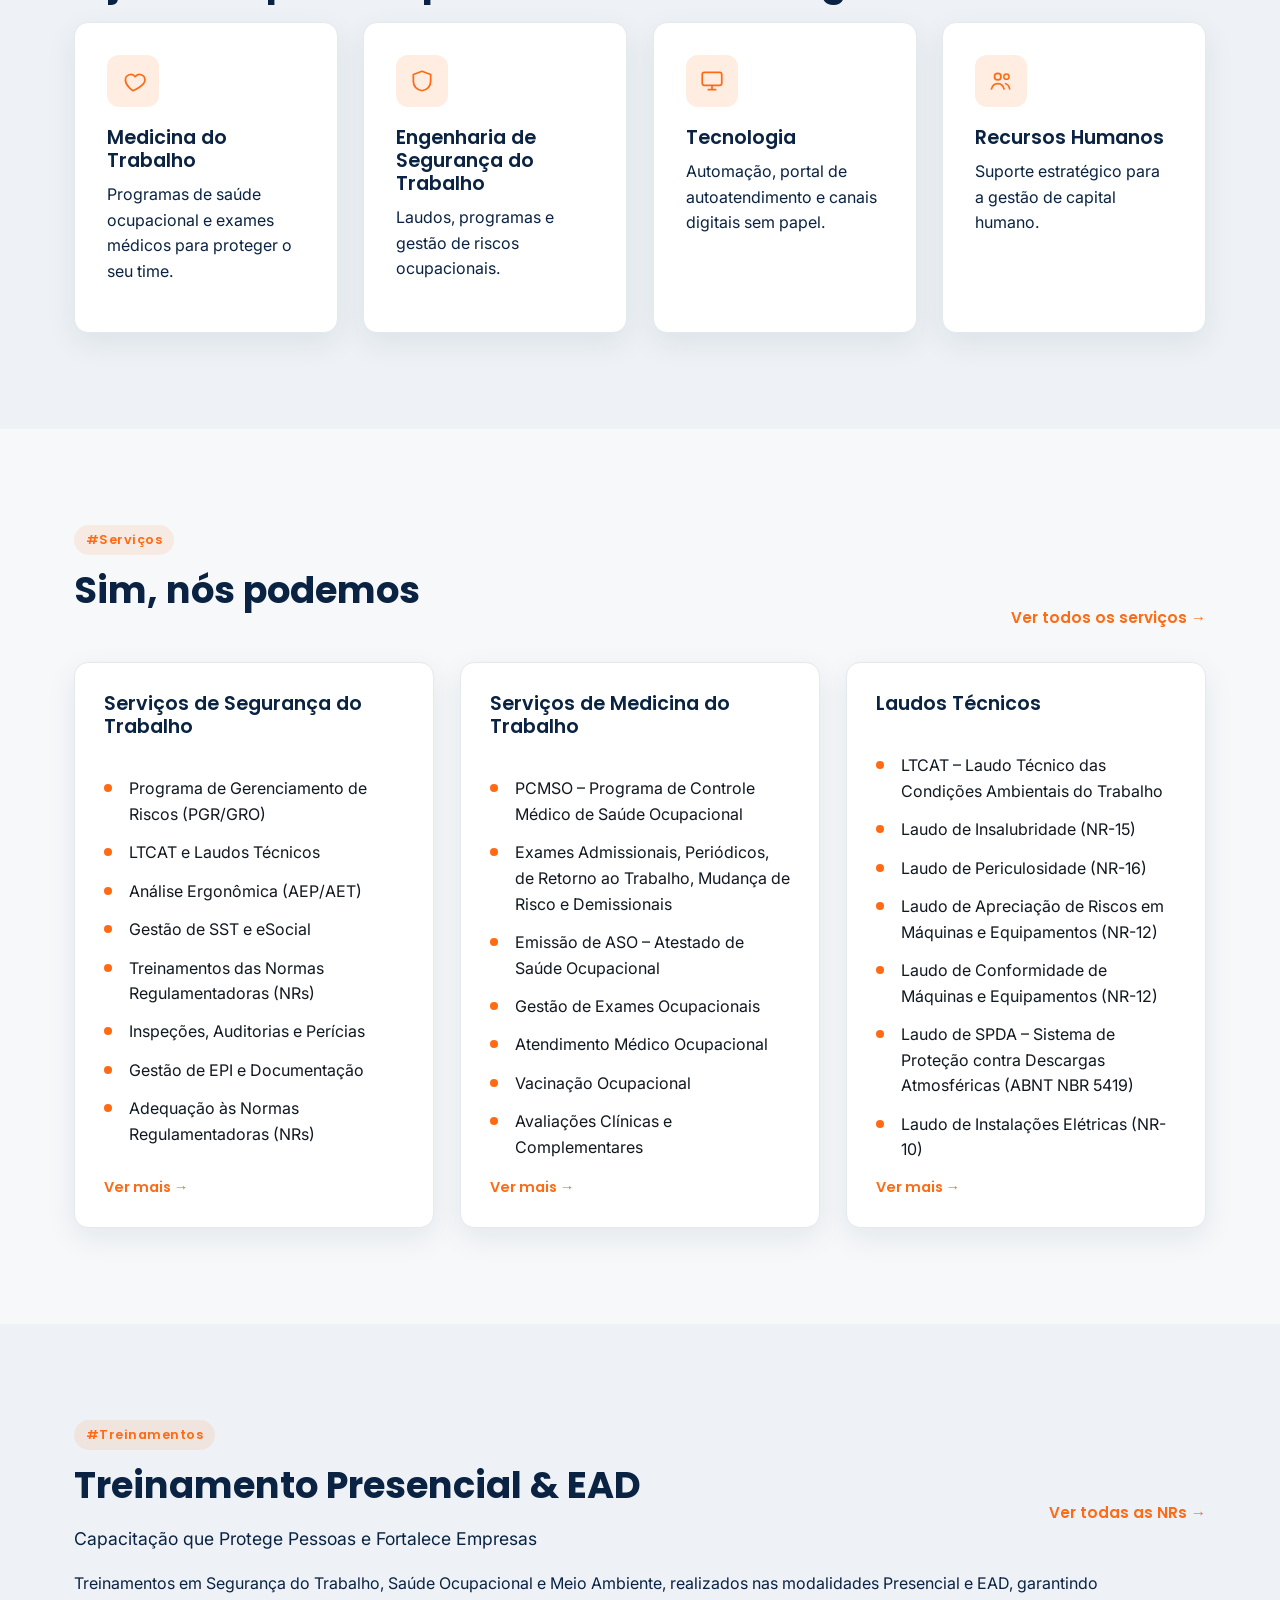
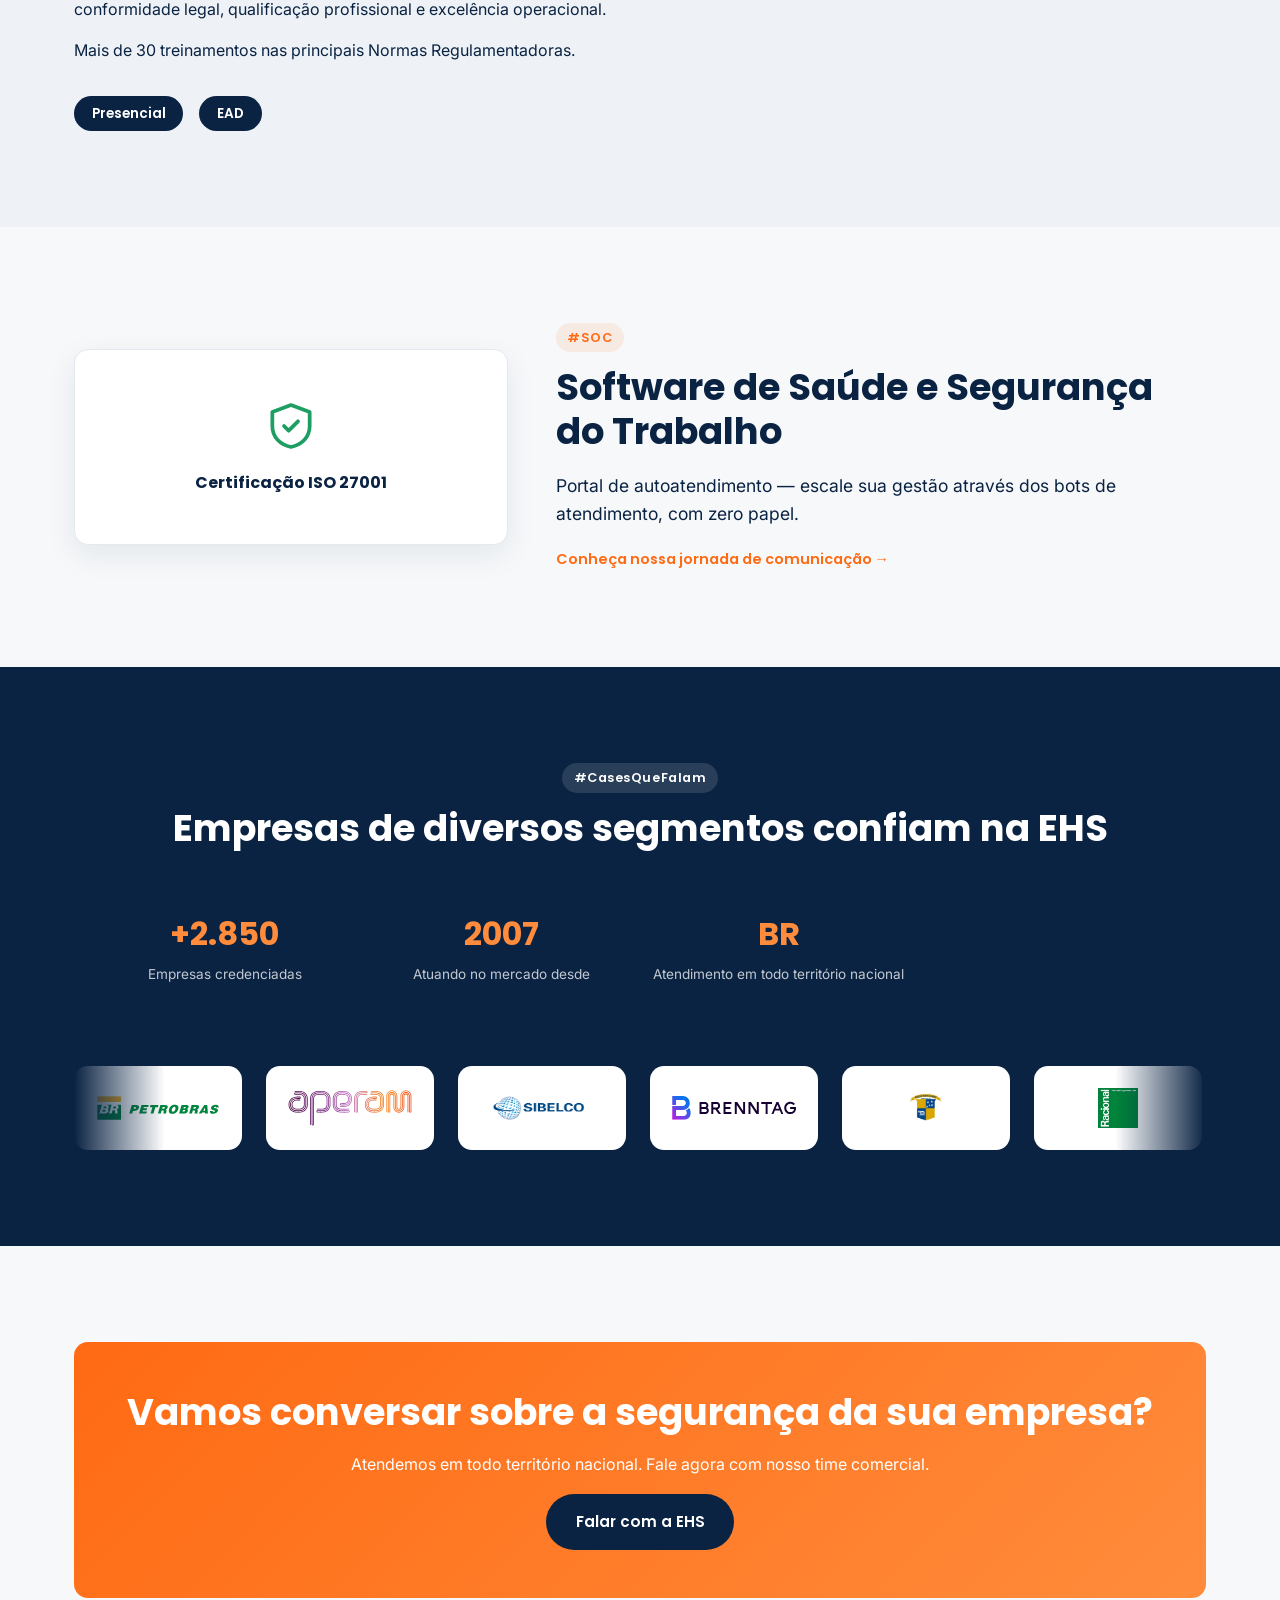
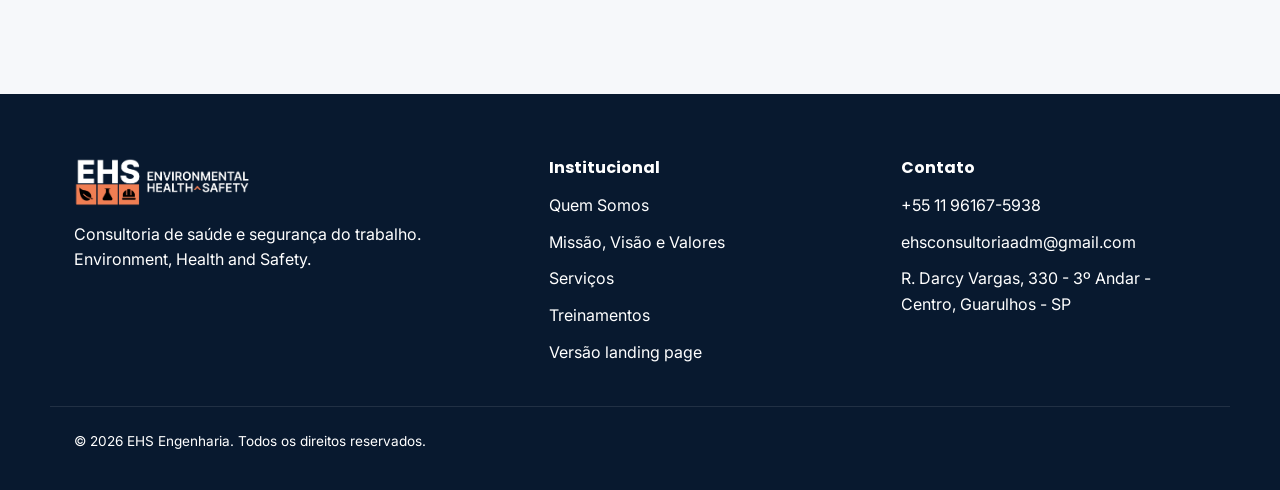
==== commit fe16dd49: "ehs-engenharia: video3 no hero + logos reais no carrossel de confiança Co-Authored-By: Claude Sonnet" ====
--- a/ehs-engenharia/index.html
+++ b/ehs-engenharia/index.html
@@ -52,6 +52,9 @@
         </video>
         <video class="hero-media-item" muted loop playsinline preload="auto">
           <source src="media/video2.mp4" type="video/mp4">
+        </video>
+        <video class="hero-media-item" muted loop playsinline preload="auto">
+          <source src="media/video3.mp4" type="video/mp4">
         </video>
       </div>
       <div class="hero-bg" aria-hidden="true"></div>
@@ -274,20 +277,20 @@
             <div class="logo-slide"><img src="media/logos/aperam.svg" alt="Aperam" loading="lazy"></div>
             <div class="logo-slide"><img src="media/logos/sibelco.png" alt="Sibelco" loading="lazy"></div>
             <div class="logo-slide"><img src="media/logos/brenntag.svg" alt="Brenntag" loading="lazy"></div>
-            <div class="logo-slide"><span class="logo-text">Colégio Dante Alighieri</span></div>
-            <div class="logo-slide"><span class="logo-text">Racional</span></div>
+            <div class="logo-slide"><img src="media/logos/dante-alighieri.jpeg" alt="Colégio Dante Alighieri" loading="lazy"></div>
+            <div class="logo-slide"><img src="media/logos/racional.jpeg" alt="Racional Engenharia" loading="lazy"></div>
             <div class="logo-slide"><img src="media/logos/axalta.svg" alt="Axalta" loading="lazy"></div>
             <div class="logo-slide"><img src="media/logos/lear.svg" alt="Lear Corporation" loading="lazy"></div>
-            <div class="logo-slide"><span class="logo-text">FBS</span></div>
+            <div class="logo-slide"><img src="media/logos/fbs.jpeg" alt="FBS" loading="lazy"></div>
             <div class="logo-slide" aria-hidden="true"><img src="media/logos/petrobras.svg" alt="" loading="lazy"></div>
             <div class="logo-slide" aria-hidden="true"><img src="media/logos/aperam.svg" alt="" loading="lazy"></div>
             <div class="logo-slide" aria-hidden="true"><img src="media/logos/sibelco.png" alt="" loading="lazy"></div>
             <div class="logo-slide" aria-hidden="true"><img src="media/logos/brenntag.svg" alt="" loading="lazy"></div>
-            <div class="logo-slide" aria-hidden="true"><span class="logo-text">Colégio Dante Alighieri</span></div>
-            <div class="logo-slide" aria-hidden="true"><span class="logo-text">Racional</span></div>
+            <div class="logo-slide" aria-hidden="true"><img src="media/logos/dante-alighieri.jpeg" alt="" loading="lazy"></div>
+            <div class="logo-slide" aria-hidden="true"><img src="media/logos/racional.jpeg" alt="" loading="lazy"></div>
             <div class="logo-slide" aria-hidden="true"><img src="media/logos/axalta.svg" alt="" loading="lazy"></div>
             <div class="logo-slide" aria-hidden="true"><img src="media/logos/lear.svg" alt="" loading="lazy"></div>
-            <div class="logo-slide" aria-hidden="true"><span class="logo-text">FBS</span></div>
+            <div class="logo-slide" aria-hidden="true"><img src="media/logos/fbs.jpeg" alt="" loading="lazy"></div>
           </div>
         </div>
       </div>
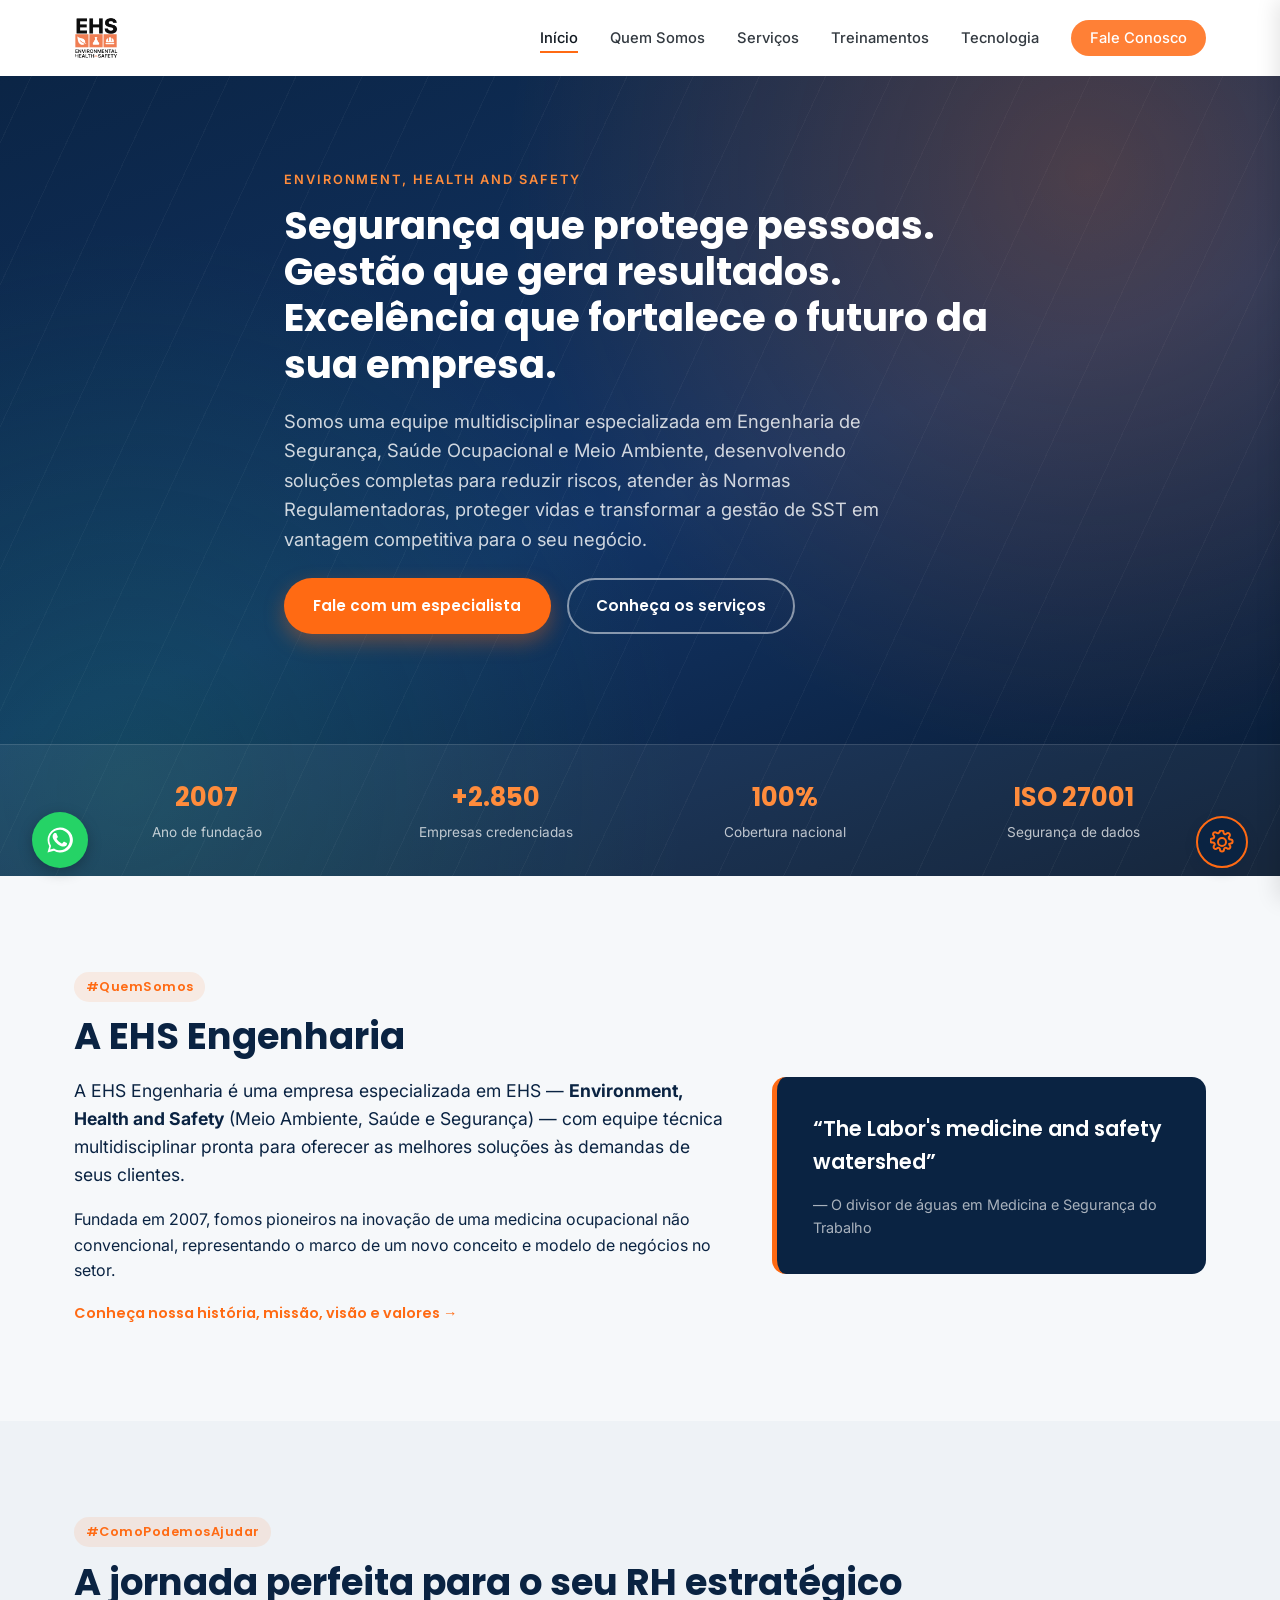
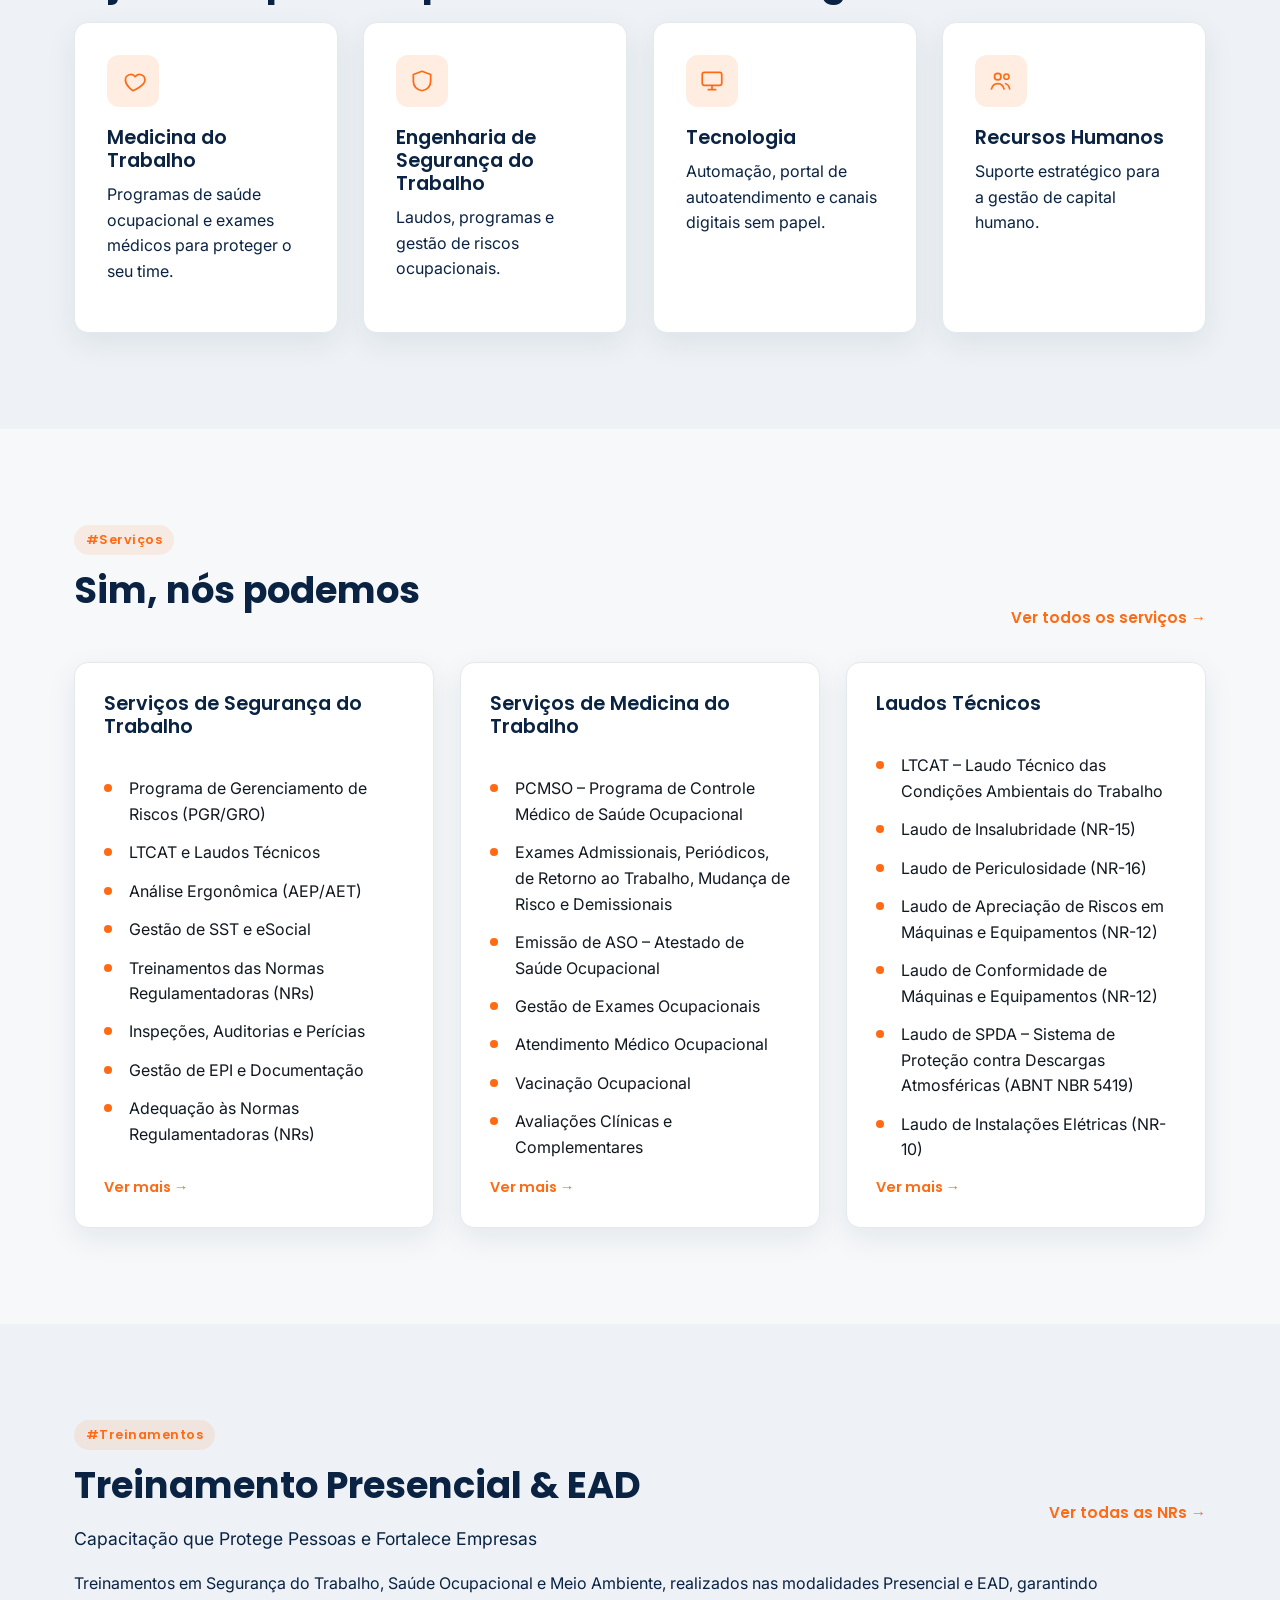
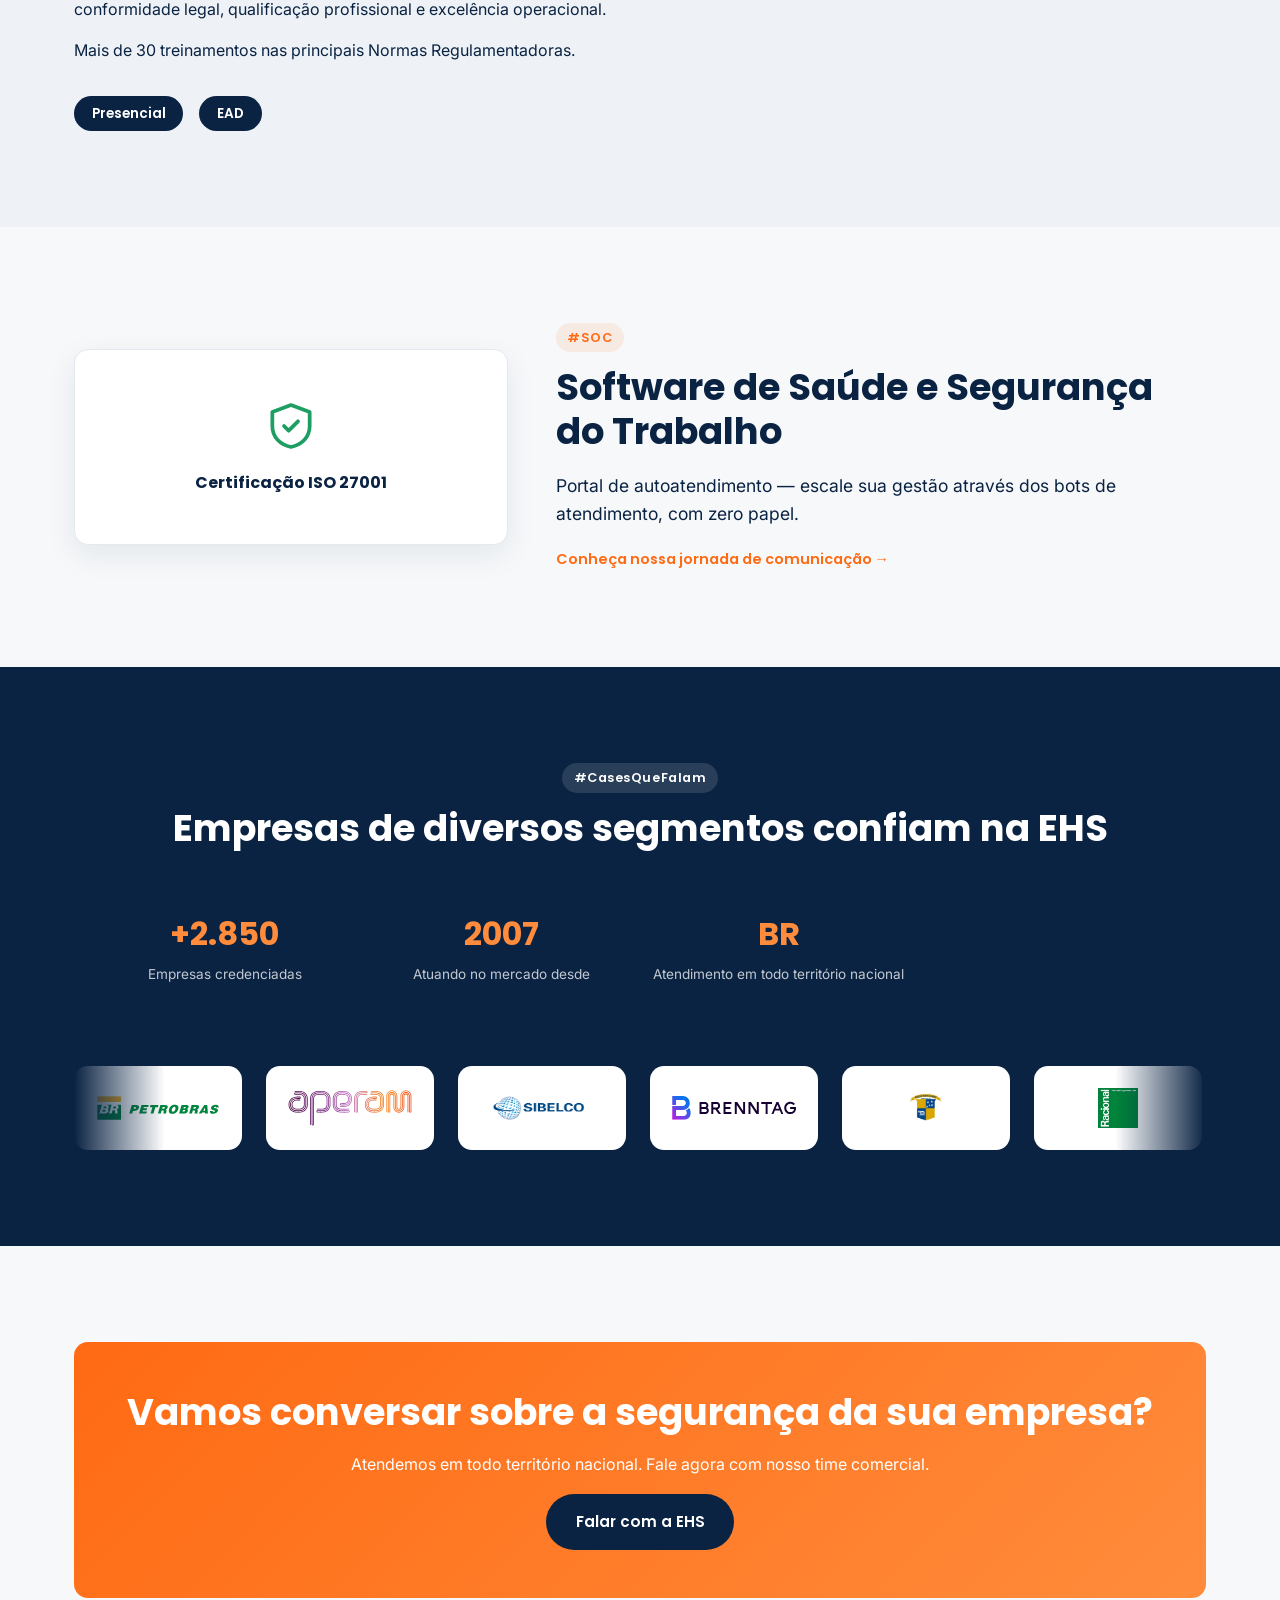
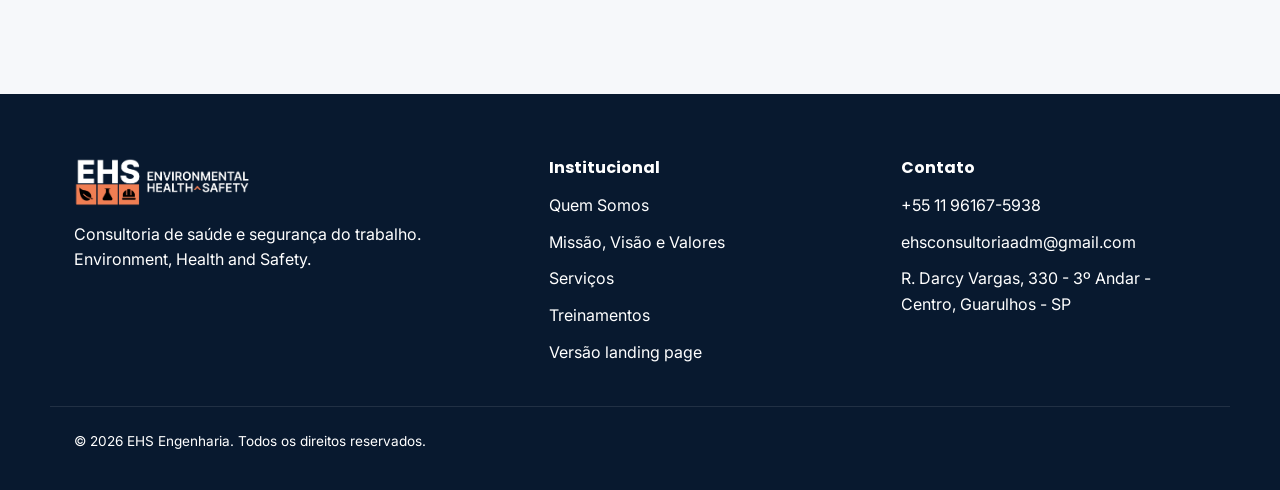
==== commit ee3244c5: "header: logo escuro + bg branco + texto preto como padrão Co-Authored-By: Claude Sonnet 5 <noreply@a" ====
--- a/ehs-engenharia/index.html
+++ b/ehs-engenharia/index.html
@@ -21,7 +21,7 @@
   <header class="site-header" id="siteHeader">
     <div class="container header-inner">
       <a href="index.html" class="logo">
-        <img src="media/logos/logo-light-v.png" alt="EHS Engenharia" class="logo-img">
+        <img src="media/logos/logo-dark-v.png" alt="EHS Engenharia" class="logo-img">
       </a>
 
       <nav class="main-nav" id="mainNav">
@@ -47,9 +47,9 @@
     <section class="hero">
       <div class="hero-media" aria-hidden="true">
         <!-- <img class="hero-media-item is-active" src="media/image.png" alt=""> -->
-        <video class="hero-media-item" muted loop playsinline preload="auto">
+        <!-- <video class="hero-media-item" muted loop playsinline preload="auto">
           <source src="media/video.mp4" type="video/mp4">
-        </video>
+        </video> -->
         <video class="hero-media-item" muted loop playsinline preload="auto">
           <source src="media/video2.mp4" type="video/mp4">
         </video>
@@ -277,7 +277,8 @@
             <div class="logo-slide"><img src="media/logos/aperam.svg" alt="Aperam" loading="lazy"></div>
             <div class="logo-slide"><img src="media/logos/sibelco.png" alt="Sibelco" loading="lazy"></div>
             <div class="logo-slide"><img src="media/logos/brenntag.svg" alt="Brenntag" loading="lazy"></div>
-            <div class="logo-slide"><img src="media/logos/dante-alighieri.jpeg" alt="Colégio Dante Alighieri" loading="lazy"></div>
+            <div class="logo-slide"><img src="media/logos/dante-alighieri.jpeg" alt="Colégio Dante Alighieri"
+                loading="lazy"></div>
             <div class="logo-slide"><img src="media/logos/racional.jpeg" alt="Racional Engenharia" loading="lazy"></div>
             <div class="logo-slide"><img src="media/logos/axalta.svg" alt="Axalta" loading="lazy"></div>
             <div class="logo-slide"><img src="media/logos/lear.svg" alt="Lear Corporation" loading="lazy"></div>
@@ -286,7 +287,8 @@
             <div class="logo-slide" aria-hidden="true"><img src="media/logos/aperam.svg" alt="" loading="lazy"></div>
             <div class="logo-slide" aria-hidden="true"><img src="media/logos/sibelco.png" alt="" loading="lazy"></div>
             <div class="logo-slide" aria-hidden="true"><img src="media/logos/brenntag.svg" alt="" loading="lazy"></div>
-            <div class="logo-slide" aria-hidden="true"><img src="media/logos/dante-alighieri.jpeg" alt="" loading="lazy"></div>
+            <div class="logo-slide" aria-hidden="true"><img src="media/logos/dante-alighieri.jpeg" alt=""
+                loading="lazy"></div>
             <div class="logo-slide" aria-hidden="true"><img src="media/logos/racional.jpeg" alt="" loading="lazy"></div>
             <div class="logo-slide" aria-hidden="true"><img src="media/logos/axalta.svg" alt="" loading="lazy"></div>
             <div class="logo-slide" aria-hidden="true"><img src="media/logos/lear.svg" alt="" loading="lazy"></div>
@@ -343,17 +345,21 @@
   </footer>
 
   <!-- ===== THEME CUSTOMIZER (DEV ONLY) ===== -->
-  <a href="https://wa.me/5511961675938" target="_blank" rel="noopener" class="whatsapp-float" aria-label="Fale no WhatsApp">
+  <a href="https://wa.me/5511961675938" target="_blank" rel="noopener" class="whatsapp-float"
+    aria-label="Fale no WhatsApp">
     <svg viewBox="0 0 24 24" fill="currentColor">
-      <path d="M17.5 14.4c-.3-.1-1.7-.9-2-1-.3-.1-.5-.1-.7.1-.2.3-.8 1-.9 1.1-.2.2-.3.2-.6.1-.3-.1-1.2-.5-2.3-1.5-.9-.8-1.4-1.7-1.6-2-.2-.3 0-.5.1-.6.1-.1.3-.3.4-.5.1-.1.2-.3.3-.4.1-.2 0-.3 0-.5 0-.1-.7-1.7-1-2.3-.2-.6-.5-.5-.7-.5h-.6c-.2 0-.5.1-.8.4-.3.3-1 1-1 2.4s1 2.8 1.2 3c.1.2 2 3 4.8 4.3.7.3 1.2.5 1.6.6.7.2 1.3.2 1.8.1.5-.1 1.7-.7 1.9-1.4.2-.6.2-1.2.2-1.3-.1-.1-.3-.2-.6-.3Z"/>
-      <path d="M12 2a10 10 0 0 0-8.6 15L2 22l5.2-1.4A10 10 0 1 0 12 2Zm0 18.2c-1.6 0-3.2-.4-4.5-1.2l-.3-.2-3.1.8.8-3-.2-.3a8.2 8.2 0 1 1 7.3 3.9Z"/>
+      <path
+        d="M17.5 14.4c-.3-.1-1.7-.9-2-1-.3-.1-.5-.1-.7.1-.2.3-.8 1-.9 1.1-.2.2-.3.2-.6.1-.3-.1-1.2-.5-2.3-1.5-.9-.8-1.4-1.7-1.6-2-.2-.3 0-.5.1-.6.1-.1.3-.3.4-.5.1-.1.2-.3.3-.4.1-.2 0-.3 0-.5 0-.1-.7-1.7-1-2.3-.2-.6-.5-.5-.7-.5h-.6c-.2 0-.5.1-.8.4-.3.3-1 1-1 2.4s1 2.8 1.2 3c.1.2 2 3 4.8 4.3.7.3 1.2.5 1.6.6.7.2 1.3.2 1.8.1.5-.1 1.7-.7 1.9-1.4.2-.6.2-1.2.2-1.3-.1-.1-.3-.2-.6-.3Z" />
+      <path
+        d="M12 2a10 10 0 0 0-8.6 15L2 22l5.2-1.4A10 10 0 1 0 12 2Zm0 18.2c-1.6 0-3.2-.4-4.5-1.2l-.3-.2-3.1.8.8-3-.2-.3a8.2 8.2 0 1 1 7.3 3.9Z" />
     </svg>
   </a>
 
   <button class="theme-toggle" id="themeToggle" aria-label="Customizar tema">
     <svg viewBox="0 0 24 24" fill="none" stroke="currentColor" stroke-width="2">
-      <path d="M12 8a4 4 0 1 0 0 8 4 4 0 0 0 0-8Z"/>
-      <path d="M19.4 13.5a1.7 1.7 0 0 0 .34 1.87l.06.06a2 2 0 1 1-2.83 2.83l-.06-.06a1.7 1.7 0 0 0-1.87-.34 1.7 1.7 0 0 0-1.04 1.56V19.6a2 2 0 1 1-4 0v-.09a1.7 1.7 0 0 0-1.04-1.56 1.7 1.7 0 0 0-1.87.34l-.06.06a2 2 0 1 1-2.83-2.83l.06-.06a1.7 1.7 0 0 0 .34-1.87 1.7 1.7 0 0 0-1.56-1.04H2.4a2 2 0 1 1 0-4h.09a1.7 1.7 0 0 0 1.56-1.04 1.7 1.7 0 0 0-.34-1.87l-.06-.06a2 2 0 1 1 2.83-2.83l.06.06a1.7 1.7 0 0 0 1.87.34H8.5a1.7 1.7 0 0 0 1.04-1.56V2.4a2 2 0 1 1 4 0v.09a1.7 1.7 0 0 0 1.04 1.56 1.7 1.7 0 0 0 1.87-.34l.06-.06a2 2 0 1 1 2.83 2.83l-.06.06a1.7 1.7 0 0 0-.34 1.87V8.5a1.7 1.7 0 0 0 1.56 1.04h.09a2 2 0 1 1 0 4h-.09a1.7 1.7 0 0 0-1.56 1.04Z"/>
+      <path d="M12 8a4 4 0 1 0 0 8 4 4 0 0 0 0-8Z" />
+      <path
+        d="M19.4 13.5a1.7 1.7 0 0 0 .34 1.87l.06.06a2 2 0 1 1-2.83 2.83l-.06-.06a1.7 1.7 0 0 0-1.87-.34 1.7 1.7 0 0 0-1.04 1.56V19.6a2 2 0 1 1-4 0v-.09a1.7 1.7 0 0 0-1.04-1.56 1.7 1.7 0 0 0-1.87.34l-.06.06a2 2 0 1 1-2.83-2.83l.06-.06a1.7 1.7 0 0 0 .34-1.87 1.7 1.7 0 0 0-1.56-1.04H2.4a2 2 0 1 1 0-4h.09a1.7 1.7 0 0 0 1.56-1.04 1.7 1.7 0 0 0-.34-1.87l-.06-.06a2 2 0 1 1 2.83-2.83l.06.06a1.7 1.7 0 0 0 1.87.34H8.5a1.7 1.7 0 0 0 1.04-1.56V2.4a2 2 0 1 1 4 0v.09a1.7 1.7 0 0 0 1.04 1.56 1.7 1.7 0 0 0 1.87-.34l.06-.06a2 2 0 1 1 2.83 2.83l-.06.06a1.7 1.7 0 0 0-.34 1.87V8.5a1.7 1.7 0 0 0 1.56 1.04h.09a2 2 0 1 1 0 4h-.09a1.7 1.7 0 0 0-1.56 1.04Z" />
     </svg>
   </button>
 
@@ -364,6 +370,19 @@
     </div>
     <div class="theme-panel-content">
       <div class="theme-group">
+        <h4>Logo</h4>
+        <div class="logo-picker">
+          <button type="button" class="logo-option swatch-dark" data-logo="media/logos/logo-light-v.png"><img
+              src="media/logos/logo-light-v.png" alt="Claro vertical"></button>
+          <button type="button" class="logo-option swatch-dark" data-logo="media/logos/logo-light-h.png"><img
+              src="media/logos/logo-light-h.png" alt="Claro horizontal"></button>
+          <button type="button" class="logo-option swatch-light" data-logo="media/logos/logo-dark-v.png"><img
+              src="media/logos/logo-dark-v.png" alt="Escuro vertical"></button>
+          <button type="button" class="logo-option swatch-light" data-logo="media/logos/logo-dark-h.png"><img
+              src="media/logos/logo-dark-h.png" alt="Escuro horizontal"></button>
+        </div>
+      </div>
+      <div class="theme-group">
         <h4>1. Header</h4>
         <div class="control-row">
           <div class="control-group">
--- a/ehs-engenharia/css/style.css
+++ b/ehs-engenharia/css/style.css
@@ -15,11 +15,11 @@
   --font-head: 'Poppins', sans-serif;
   --font-body: 'Inter', sans-serif;
   --hero-bg: #0A2342;
-  --header-bg: #0A2342;
+  --header-bg: #FFFFFF;
   --section-alt-bg: #EEF2F6;
   --trust-bg: #0A2342;
   --footer-bg: #08192f;
-  --header-text: #FFFFFF;
+  --header-text: #101820;
   --hero-text: #FFFFFF;
   --section-a-text: #0A2342;
   --section-b-text: #0A2342;
@@ -903,7 +903,8 @@
 
 /* ===== NAV ACTIVE ===== */
 .main-nav a.active {
-  color: #fff;
+  color: var(--header-text);
+  opacity: 1;
   position: relative;
 }
 
@@ -1314,6 +1315,45 @@
   border-color: var(--orange);
 }
 
+.logo-picker {
+  display: grid;
+  grid-template-columns: repeat(2, 1fr);
+  gap: .75rem;
+}
+
+.logo-option {
+  border: 2px solid var(--border);
+  border-radius: var(--radius);
+  padding: .5rem;
+  cursor: pointer;
+  display: flex;
+  align-items: center;
+  justify-content: center;
+  height: 56px;
+  transition: border-color .2s;
+}
+
+.logo-option img {
+  max-width: 100%;
+  max-height: 100%;
+}
+
+.logo-option.swatch-dark {
+  background: var(--navy);
+}
+
+.logo-option.swatch-light {
+  background: #fff;
+}
+
+.logo-option:hover {
+  border-color: var(--orange);
+}
+
+.logo-option.active {
+  border-color: var(--orange);
+}
+
 .reset-btn {
   width: 100%;
   padding: .75rem;
